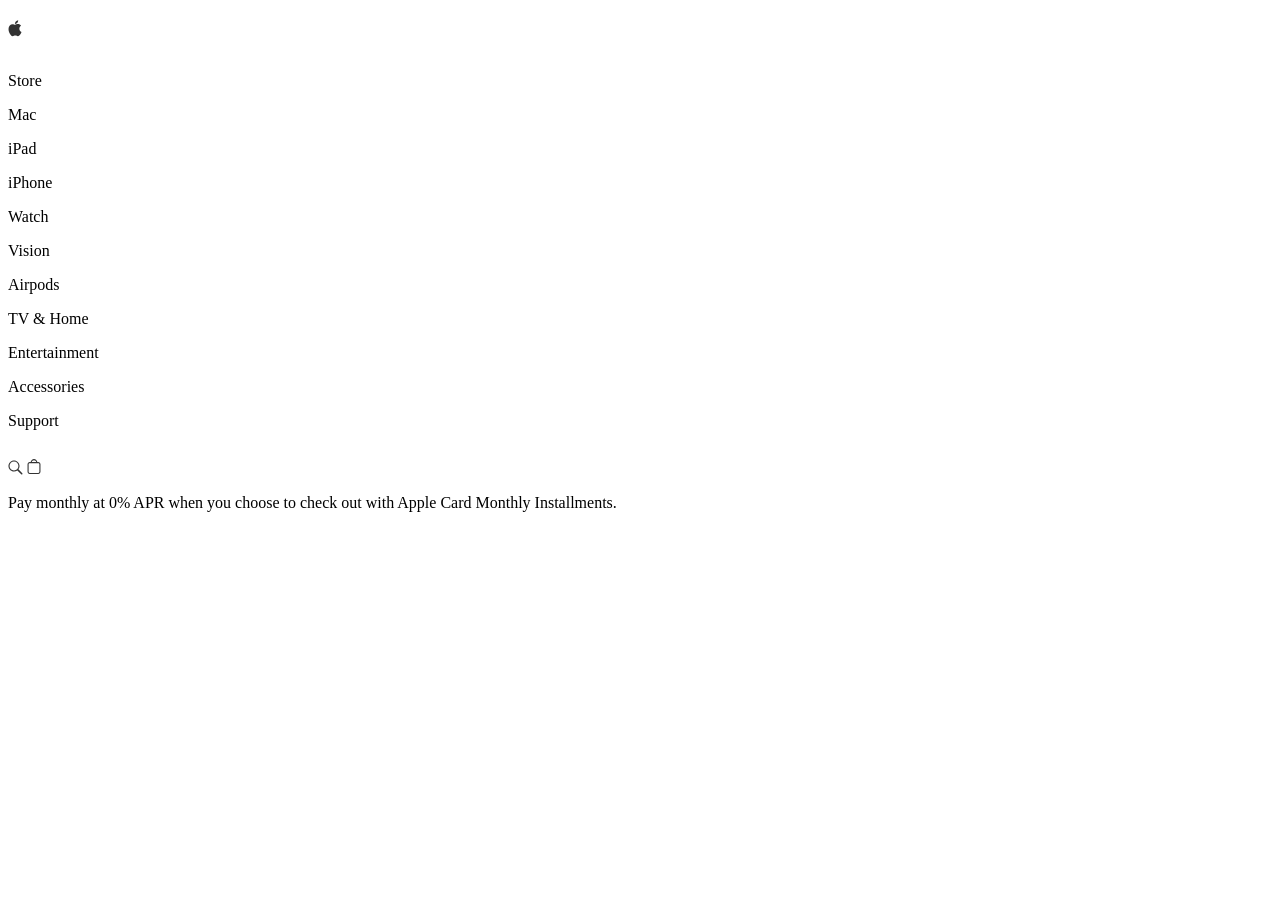
==== index1.html @ 91b7bff5 "a" ====
<!doctype html>
<html lang="en">
  <head>
    <meta charset="UTF-8" />
    <meta name="viewport" content="width=device-width, initial-scale=1.0" />
    <link rel="stylesheet" href="style1.css" />
    <title>Document</title>
  </head>
  <body>
    <div class="design">
      <nav class="headermenu">
        <svg
          xmlns="http://www.w3.org/2000/svg"
          width="14"
          height="44"
          viewBox="0 0 14 44"
          fill="none"
        >
          <path
            d="M13.0729 17.6825C12.5521 18.0014 12.1206 18.4473 11.8189 18.9783C11.5173 19.5094 11.3553 20.1083 11.3481 20.719C11.3502 21.4064 11.5538 22.078 11.9339 22.6508C12.3139 23.2236 12.8535 23.6723 13.486 23.9413C13.2367 24.7459 12.8676 25.5084 12.3912 26.2031C11.7096 27.1843 10.9969 28.1654 9.91254 28.1654C8.82814 28.1654 8.54924 27.5354 7.29954 27.5354C6.08084 27.5354 5.64704 28.1861 4.65554 28.1861C3.66404 28.1861 2.97214 27.2772 2.17684 26.1618C1.12631 24.5993 0.548948 22.7668 0.514038 20.8842C0.514038 17.7858 2.52804 16.1437 4.51094 16.1437C5.56444 16.1437 6.44234 16.8356 7.10334 16.8356C7.73334 16.8356 8.71454 16.1023 9.91254 16.1023C10.5285 16.0864 11.1389 16.2223 11.69 16.4978C12.2412 16.7734 12.7161 17.1802 13.0729 17.6825ZM9.34454 14.7907C9.87264 14.1695 10.1716 13.3859 10.1914 12.5707C10.1923 12.4633 10.1819 12.356 10.1604 12.2507C9.2533 12.3393 8.41444 12.7717 7.81594 13.4591C7.28275 14.0556 6.97254 14.8183 6.93804 15.6176C6.93844 15.7148 6.94883 15.8117 6.96904 15.9068C7.04055 15.9204 7.11316 15.9273 7.18594 15.9275C7.60401 15.8943 8.01095 15.7763 8.38204 15.5809C8.75312 15.3855 9.08058 15.1166 9.34454 14.7907Z"
            fill="black"
            fill-opacity="0.8"
          />
        </svg>
        <p class="head-text">Store</p>
        <p class="head-text">Mac</p>
        <p class="head-text">iPad</p>
        <p class="head-text">iPhone</p>
        <p class="head-text">Watch</p>
        <p class="head-text">Vision</p>
        <p class="head-text">Airpods</p>
        <p class="head-text">TV & Home</p>
        <p class="head-text">Entertainment</p>
        <p class="head-text">Accessories</p>
        <p class="head-text">Support</p>
        <svg
          xmlns="http://www.w3.org/2000/svg"
          width="15"
          height="44"
          viewBox="0 0 15 44"
          fill="none"
        >
          <path
            d="M14.298 27.202L10.428 23.332C11.129 22.403 11.55 21.251 11.55 20C11.55 16.94 9.06095 14.45 5.99995 14.45C2.93995 14.45 0.449951 16.94 0.449951 20C0.449951 23.061 2.93995 25.55 5.99995 25.55C7.25095 25.55 8.40295 25.129 9.33195 24.428L13.202 28.298C13.353 28.449 13.552 28.526 13.75 28.526C13.948 28.526 14.146 28.45 14.298 28.298C14.601 27.995 14.601 27.505 14.298 27.202ZM1.54995 20C1.54995 17.546 3.54695 15.55 5.99995 15.55C8.45395 15.55 10.45 17.547 10.45 20C10.45 22.453 8.45395 24.45 5.99995 24.45C3.54595 24.45 1.54995 22.454 1.54995 20Z"
            fill="black"
            fill-opacity="0.8"
          />
        </svg>
        <svg
          xmlns="http://www.w3.org/2000/svg"
          width="14"
          height="44"
          viewBox="0 0 14 44"
          fill="none"
        >
          <path
            d="M11.3535 16.0283H10.333C10.2236 15.2173 9.82728 14.4723 9.21582 13.9284C8.60436 13.3845 7.81827 13.0776 7.00003 13.0635C6.18179 13.0776 5.3957 13.3845 4.78424 13.9284C4.17278 14.4723 3.77643 15.2173 3.66703 16.0283H2.64703C2.08582 16.0286 1.54769 16.2517 1.15078 16.6485C0.753865 17.0452 0.530612 17.5833 0.530029 18.1445V25.86C0.530532 26.4211 0.753634 26.9591 1.15038 27.356C1.54712 27.7528 2.08509 27.976 2.64623 27.9767H11.3532C11.9145 27.9762 12.4526 27.753 12.8495 27.3562C13.2463 26.9593 13.4695 26.4212 13.47 25.86V18.1445C13.4694 17.5834 13.2463 17.0454 12.8495 16.6486C12.4527 16.2519 11.9147 16.0288 11.3535 16.0283ZM7.00003 14.1631C7.52744 14.1745 8.03515 14.3656 8.43921 14.7048C8.84328 15.0439 9.11951 15.5108 9.22223 16.0283H4.77783C4.88055 15.5108 5.15678 15.0439 5.56085 14.7048C5.96491 14.3656 6.47262 14.1745 7.00003 14.1631ZM12.37 25.86C12.3697 26.1296 12.2626 26.388 12.072 26.5787C11.8814 26.7693 11.623 26.8767 11.3534 26.8771H2.64653C2.37697 26.8766 2.11859 26.7693 1.92804 26.5786C1.73749 26.388 1.63032 26.1295 1.63003 25.86V18.1445C1.63035 17.875 1.73755 17.6166 1.92814 17.426C2.11872 17.2354 2.37711 17.1282 2.64663 17.1279H11.3536C11.6231 17.1282 11.8815 17.2355 12.072 17.4261C12.2625 17.6166 12.3697 17.875 12.37 18.1445V25.86Z"
            fill="black"
            fill-opacity="0.8"
          />
        </svg>
      </nav>
      <section class="headtitle">
        Pay monthly at 0% APR when you choose to check out with Apple Card
        Monthly Installments.
      </section>
      <section class="frame1">
        <div></div>
        <div></div>
        <div></div>
      </section>
    </div>
  </body>
</html>
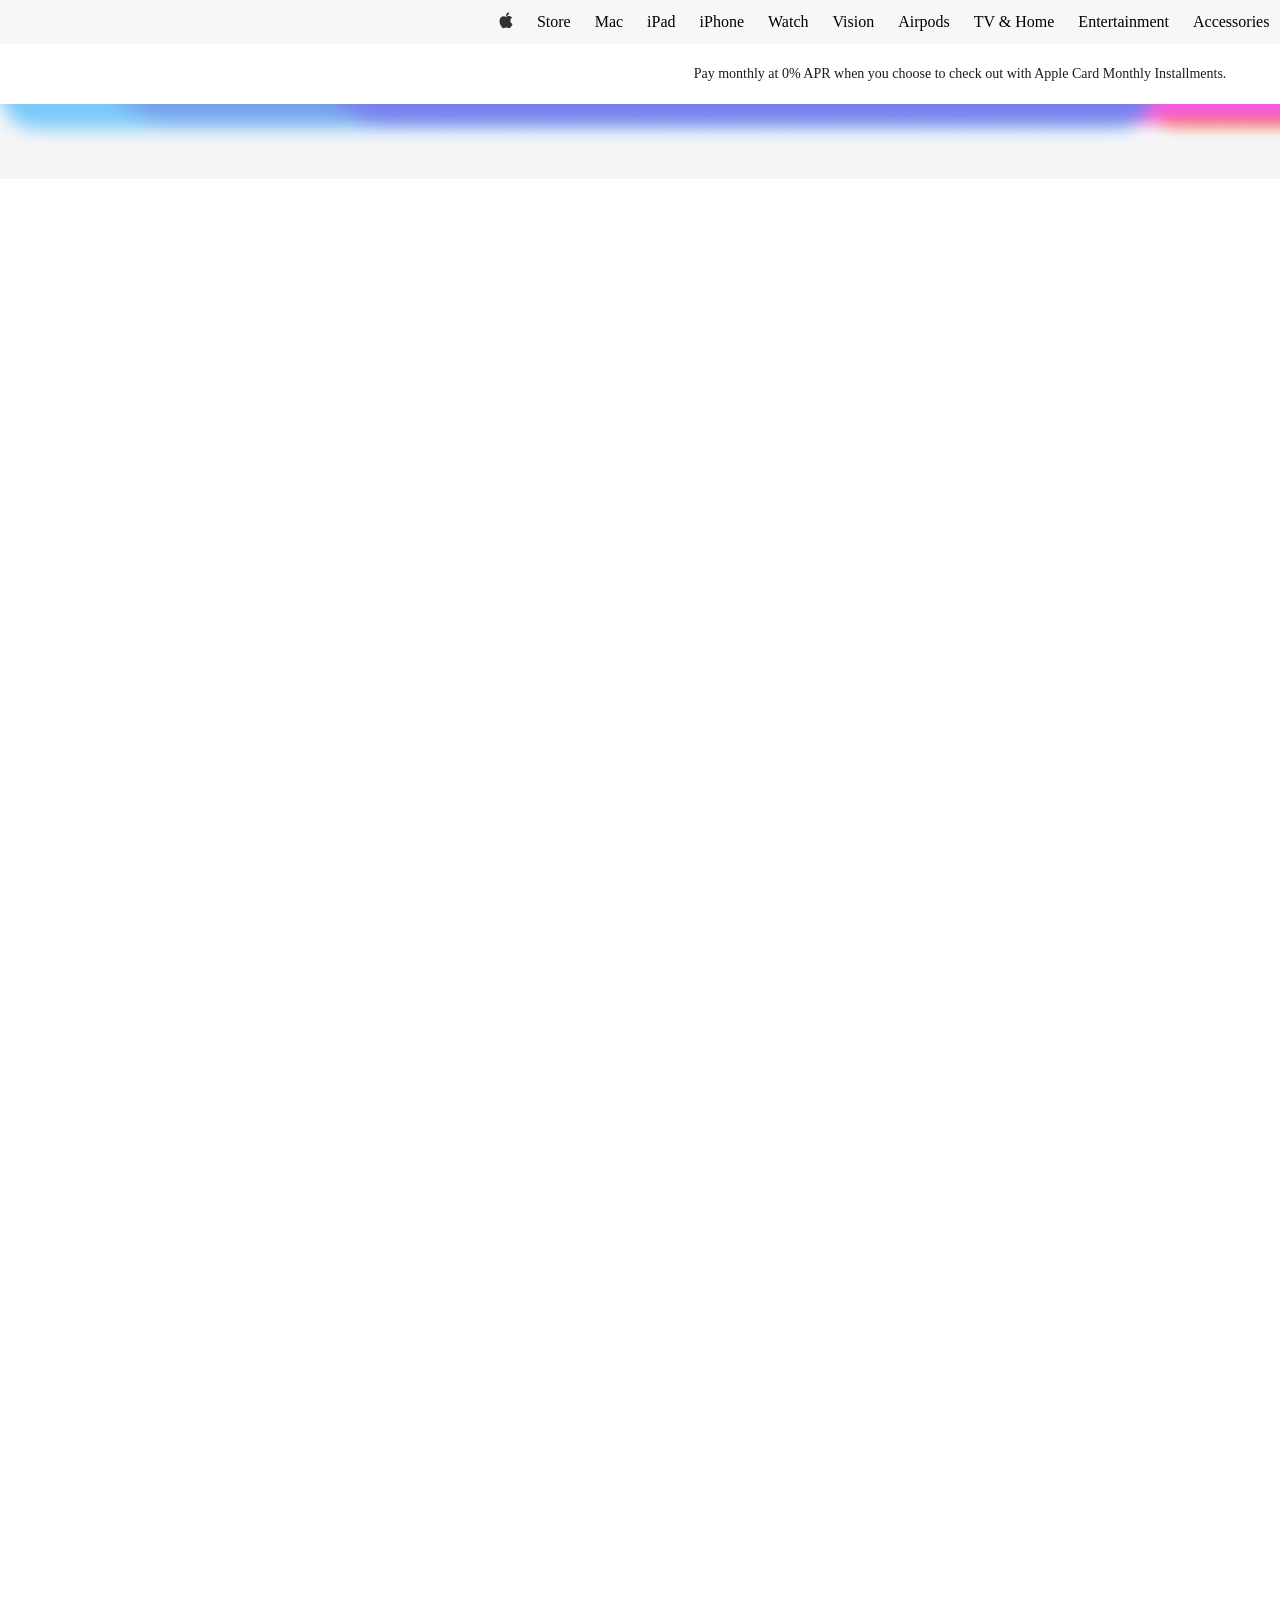
==== commit abe58bc4: "lasts" ====
--- a/index1.html
+++ b/index1.html
@@ -65,7 +65,9 @@
         Monthly Installments.
       </section>
       <section class="frame1">
-        <div></div>
+        <div class="background">
+          <img src="./images/Background.png" alt="" />
+        </div>
         <div></div>
         <div></div>
       </section>
--- a/style1.css
+++ b/style1.css
@@ -0,0 +1,54 @@
+* {
+  padding: 0;
+  box-sizing: border-box;
+  margin: 0;
+}
+
+.design {
+  display: flex;
+  width: 1920px;
+  height: 4481px;
+  padding-bottom: 100px;
+  flex-direction: column;
+  align-items: flex-start;
+  gap: 20px;
+}
+.headermenu {
+  display: flex;
+  width: 1920px;
+  height: 44px;
+  justify-content: center;
+  align-items: center;
+  gap: 24px;
+  align-self: stretch;
+  background: rgba(245, 245, 247, 0.8);
+}
+.headtitle {
+  display: flex;
+  justify-content: center;
+  align-items: center;
+  gap: 4px;
+  align-self: stretch;
+  background: #fff;
+
+  color: #1d1d1f;
+  text-align: center;
+  font-family: Inter;
+  font-size: 14px;
+  font-style: normal;
+  font-weight: 400;
+  line-height: 20px; /* 142.857% */
+}
+
+.frame1 {
+  display: flex;
+  flex-direction: column;
+  align-items: flex-start;
+  gap: 80px;
+  align-self: stretch;
+}
+.background {
+  width: 1920px;
+  height: 75px;
+  background: #f5f5f7;
+}
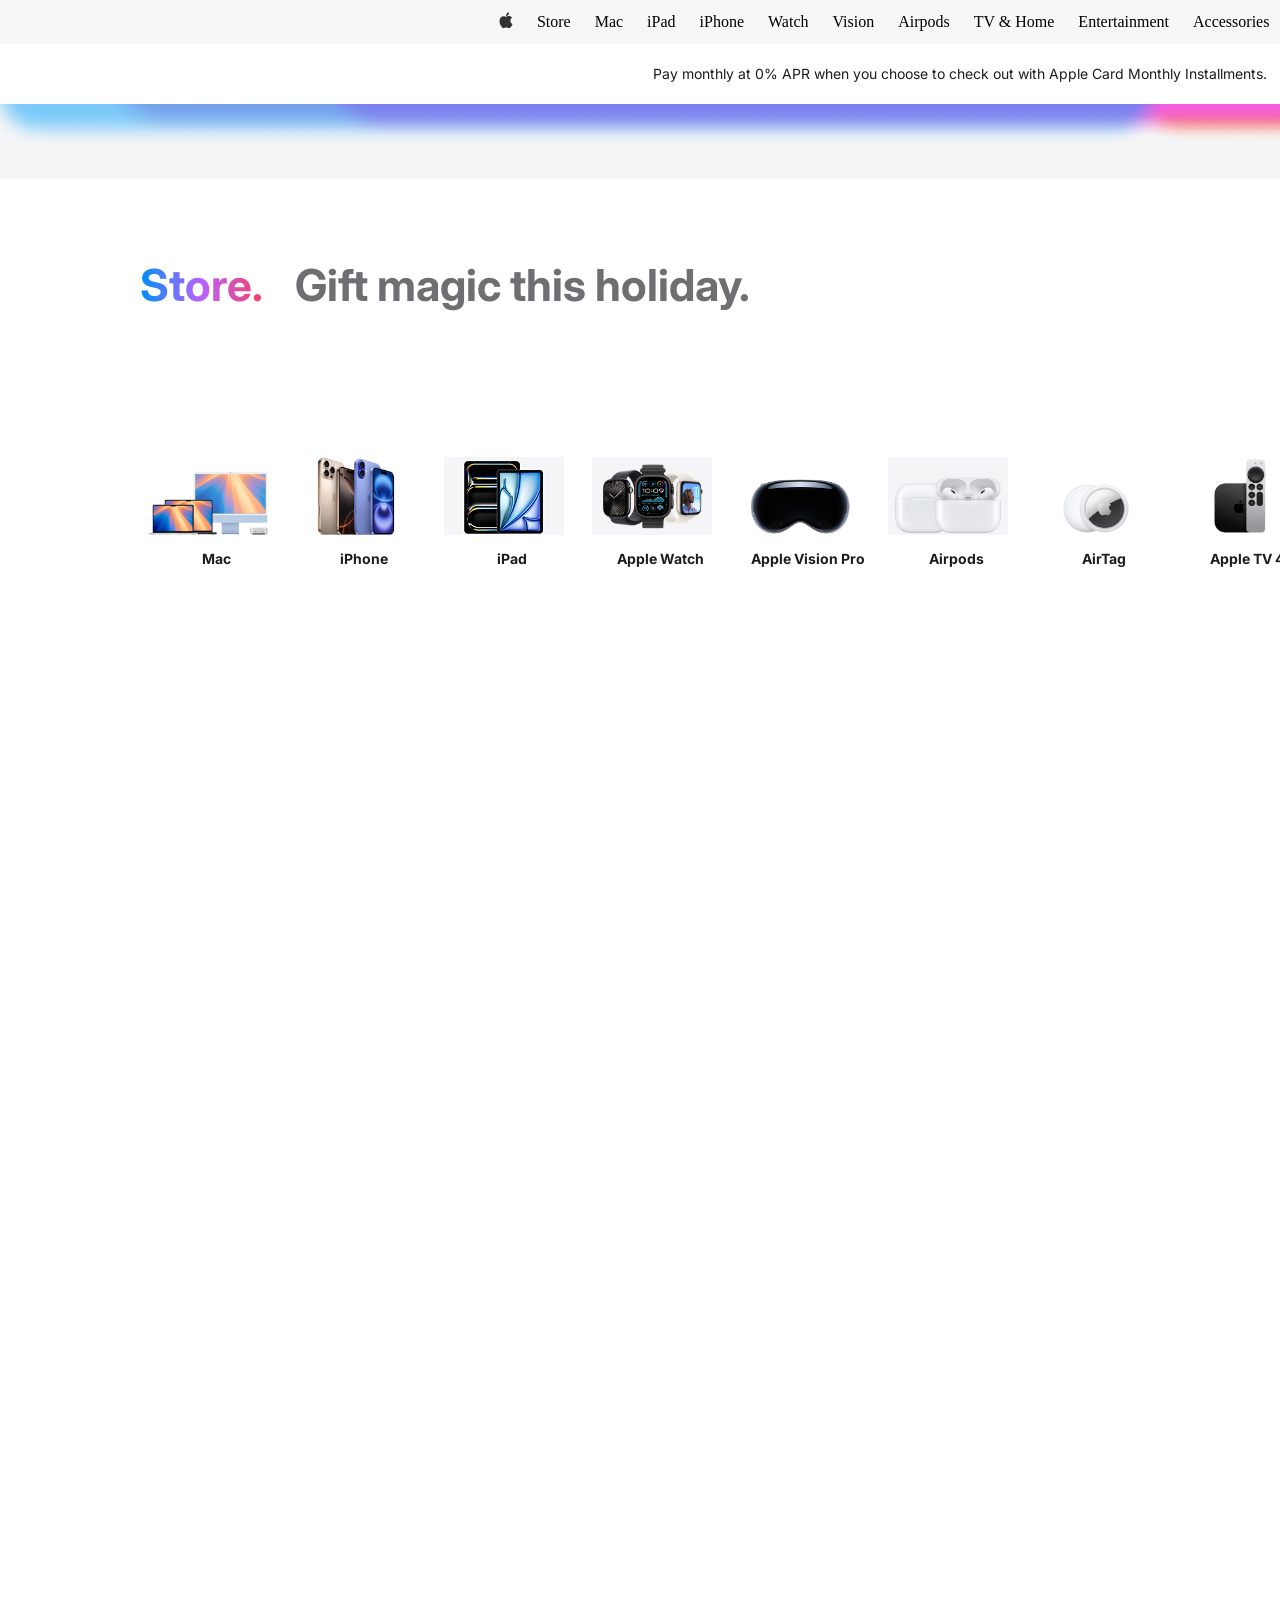
==== commit 8910c5be: "3 dahi udrin oroi" ====
--- a/index1.html
+++ b/index1.html
@@ -4,6 +4,12 @@
     <meta charset="UTF-8" />
     <meta name="viewport" content="width=device-width, initial-scale=1.0" />
     <link rel="stylesheet" href="style1.css" />
+    <link rel="preconnect" href="https://fonts.googleapis.com" />
+    <link rel="preconnect" href="https://fonts.gstatic.com" crossorigin />
+    <link
+      href="https://fonts.googleapis.com/css2?family=Bebas+Neue&family=Inter:ital,opsz,wght@0,14..32,100..900;1,14..32,100..900&family=Montserrat:ital,wght@0,100..900;1,100..900&display=swap"
+      rel="stylesheet"
+    />
     <title>Document</title>
   </head>
   <body>
@@ -68,8 +74,111 @@
         <div class="background">
           <img src="./images/Background.png" alt="" />
         </div>
-        <div></div>
-        <div></div>
+        <div class="storehelp">
+          <div class="header">
+            <h3 class="store">Store.</h3>
+            <p class="gift">Gift magic this holiday.</p>
+          </div>
+          <div class="shoppinghelp">
+            <img src="./images/chat.png" alt="" />
+            <div class="askq">
+              <div class="ask">
+                <div class="ask-text">Need shopping help?</div>
+                <a class="ask-text1" href="">Ask a Specialist</a>
+              </div>
+              <div class="q">
+                <div class="ask-text">Visit an Apple Store</div>
+                <a class="ask1-text1" href="">Find one near you> </a>
+              </div>
+            </div>
+          </div>
+        </div>
+        <div class="productlist">
+          <div class="list">
+            <img src="./images1/mac1.png" width="120px" height="78px" alt="" />
+            <h4 class="item-text">Mac</h4>
+          </div>
+          <div class="list">
+            <img
+              src="./images1/iphone1.png"
+              width="120px"
+              height="78px"
+              alt=""
+            />
+            <h4 class="item-text">iPhone</h4>
+          </div>
+          <div class="list">
+            <img src="./images1/ipad.png" width="120px" height="78px" alt="" />
+            <h4 class="item-text">iPad</h4>
+          </div>
+          <div class="list">
+            <img
+              src="./images1/applewath.png"
+              width="120px"
+              height="78px"
+              alt=""
+            />
+            <h4 class="item-text">Apple Watch</h4>
+          </div>
+          <div class="list">
+            <img
+              src="./images1/visionpro.png"
+              width="120px"
+              height="78px"
+              alt=""
+            />
+            <h4 class="item-text">Apple Vision Pro</h4>
+          </div>
+          <div class="list">
+            <img src="./images1/pod.png" width="120px" height="78px" alt="" />
+            <h4 class="item-text">Airpods</h4>
+          </div>
+          <div class="list">
+            <img
+              src="./images1/airtag.png"
+              width="120px"
+              height="78px"
+              alt=""
+            />
+            <h4 class="item-text">AirTag</h4>
+          </div>
+          <div class="list">
+            <img
+              src="./images1/appletv.png"
+              width="120px"
+              height="78px"
+              alt=""
+            />
+            <h4 class="item-text">Apple TV 4K</h4>
+          </div>
+          <div class="list">
+            <img
+              src="./images1/homepod.png"
+              width="120px"
+              height="78px"
+              alt=""
+            />
+            <h4 class="item-text">Homepod</h4>
+          </div>
+          <div class="list">
+            <img
+              src="./images1/accessories.png"
+              width="120px"
+              height="78px"
+              alt=""
+            />
+            <h4 class="item-text">Accessories</h4>
+          </div>
+          <div class="list">
+            <img
+              src="./images1/applegift.png"
+              width="120px"
+              height="78px"
+              alt=""
+            />
+            <h4 class="item-text">Apple Gift Card</h4>
+          </div>
+        </div>
       </section>
     </div>
   </body>
--- a/style1.css
+++ b/style1.css
@@ -52,3 +52,147 @@
   height: 75px;
   background: #f5f5f7;
 }
+
+.storehelp {
+  width: 1920px;
+  height: 100px;
+  display: flex;
+  padding: 0 140px;
+  justify-content: space-between;
+  align-items: flex-start;
+  align-self: stretch;
+}
+.header {
+  display: flex;
+  align-items: center;
+  gap: 32px;
+}
+.store {
+  font-family: Inter;
+  font-size: 44px;
+  font-style: normal;
+  font-weight: 700;
+  line-height: 52.01px; /* 118.205% */
+
+  background: linear-gradient(90deg, #0090f7 0%, #ba62fc 50%, #f2416b 100%);
+  background-clip: text;
+  -webkit-background-clip: text;
+  -webkit-text-fill-color: transparent;
+}
+.gift {
+  color: #6e6e73;
+  font-family: Inter;
+  font-size: 44px;
+  font-style: normal;
+  font-weight: 700;
+  line-height: 52.01px; /* 118.205% */
+}
+.shoppinghelp {
+  display: flex;
+  align-items: flex-start;
+  gap: 16px;
+}
+
+.askq {
+  display: flex;
+  width: 175px;
+  flex-direction: column;
+  align-items: flex-start;
+  gap: 16px;
+}
+.ask {
+  display: flex;
+  flex-direction: column;
+  align-items: flex-start;
+  gap: 4px;
+}
+.ask-text {
+  display: flex;
+  height: 20px;
+  flex-direction: column;
+  justify-content: center;
+  align-self: stretch;
+  color: #1d1d1f;
+  font-family: Inter;
+  font-size: 14px;
+  font-style: normal;
+  font-weight: 700;
+  line-height: 20px; /* 142.857% */
+}
+.ask-text1 {
+  display: flex;
+  width: 130px;
+  height: 16px;
+  flex-direction: column;
+  justify-content: center;
+  color: #06c;
+  font-family: Inter;
+  font-size: 14px;
+  font-style: normal;
+  font-weight: 400;
+  line-height: 20px; /* 142.857% */
+  text-decoration-line: underline;
+  text-decoration-style: solid;
+  text-decoration-skip-ink: auto;
+  text-decoration-thickness: auto;
+  text-underline-offset: auto;
+  text-underline-position: from-font;
+}
+.ask1-text1 {
+  display: flex;
+  width: 130px;
+  height: 16px;
+  flex-direction: column;
+  justify-content: center;
+  color: #06c;
+  font-family: Inter;
+  font-size: 14px;
+  font-style: normal;
+  font-weight: 400;
+  line-height: 20px; /* 142.857% */
+  text-decoration-line: underline;
+  text-decoration-style: solid;
+  text-decoration-skip-ink: auto;
+  text-decoration-thickness: auto;
+  text-underline-offset: auto;
+  text-underline-position: from-font;
+  text-decoration: none;
+}
+.q {
+  display: flex;
+  flex-direction: column;
+  align-items: flex-start;
+  gap: 4px;
+}
+
+.productlist {
+  display: flex;
+  padding: 0 140px;
+  align-items: center;
+  gap: 12px;
+  width: 1616px;
+  height: 146px;
+}
+.list {
+  display: flex;
+  width: 136px;
+  padding: 16px 8px;
+  flex-direction: column;
+  align-items: flex-start;
+  gap: 16px;
+}
+.item-text {
+  display: flex;
+  width: 136px;
+  height: 16px;
+  flex-direction: column;
+  justify-content: center;
+
+  color: #1d1d1f;
+  text-align: center;
+  font-family: Inter;
+  font-size: 14px;
+  font-style: normal;
+  font-weight: 700;
+  line-height: 20px; /* 142.857% */
+}
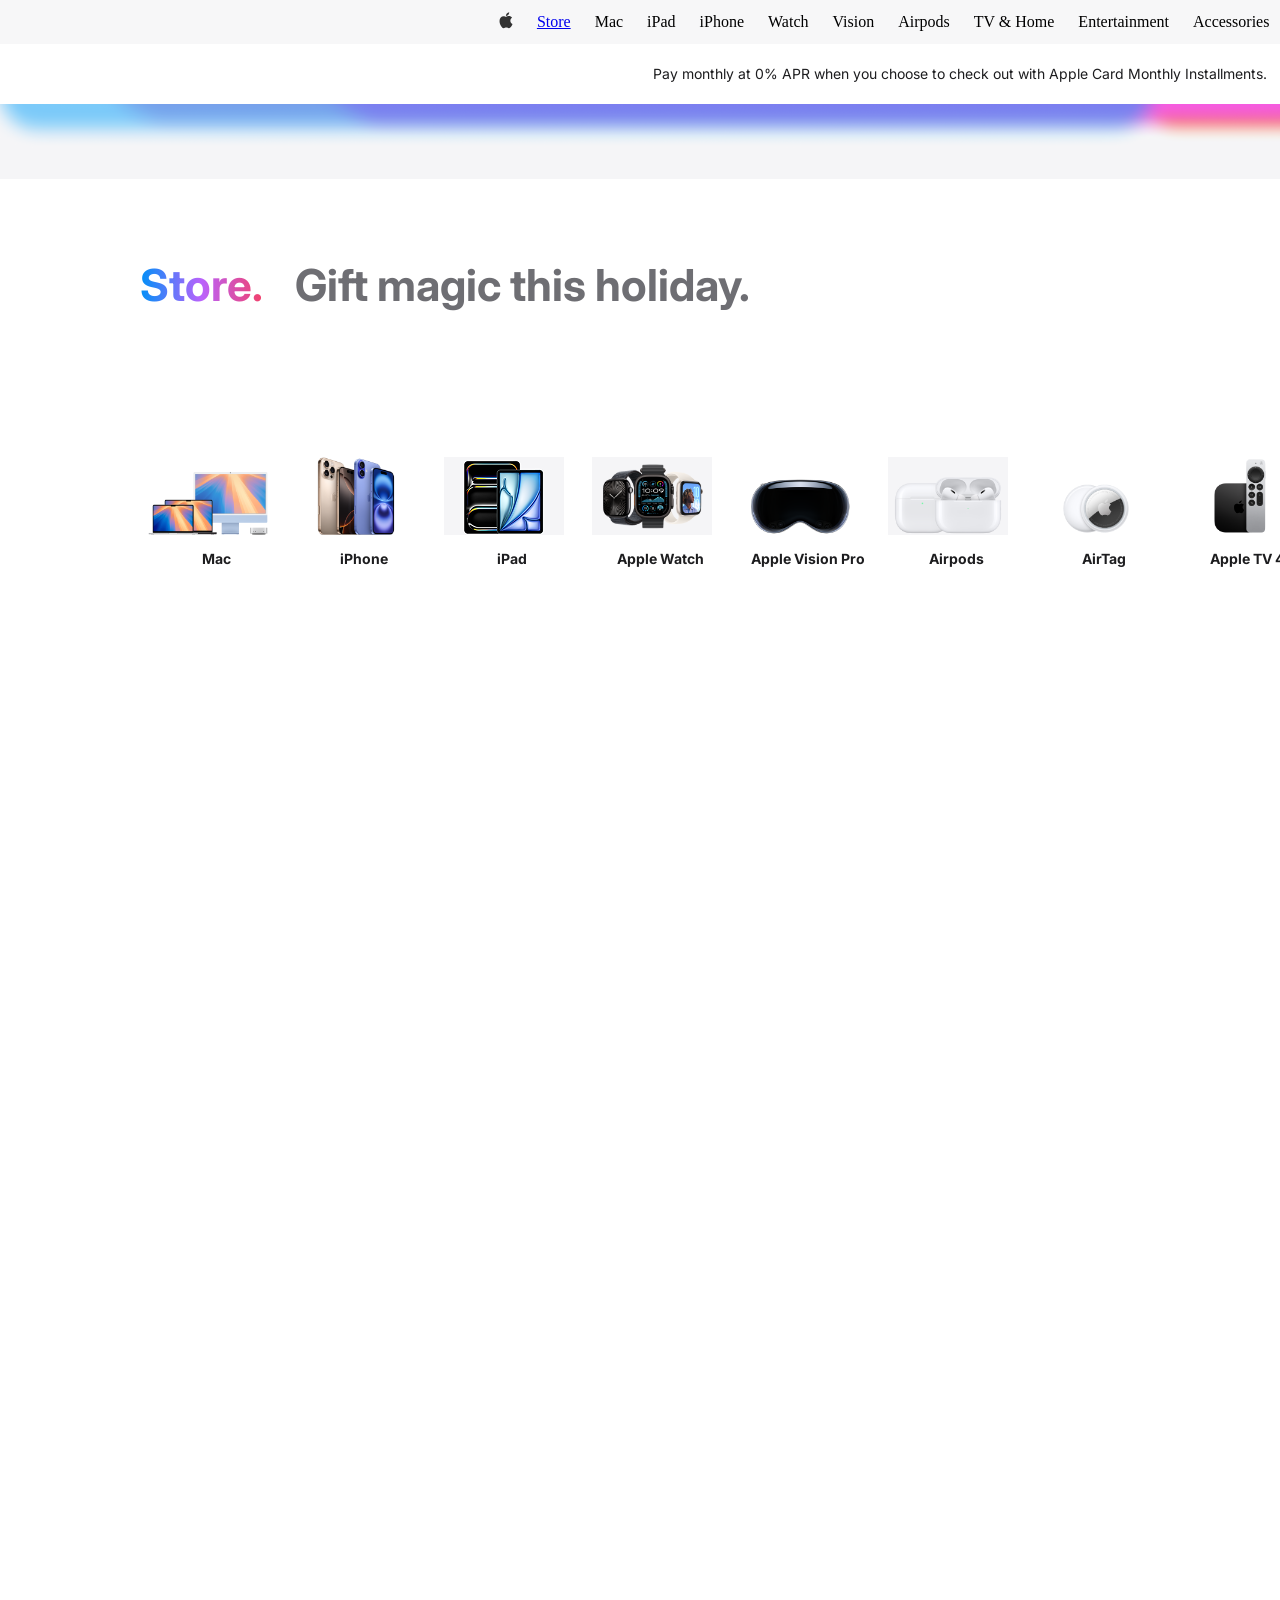
==== commit 1d9616f7: "suul" ====
--- a/index1.html
+++ b/index1.html
@@ -28,7 +28,7 @@
             fill-opacity="0.8"
           />
         </svg>
-        <p class="head-text">Store</p>
+        <a href="head-text">Store</a>
         <p class="head-text">Mac</p>
         <p class="head-text">iPad</p>
         <p class="head-text">iPhone</p>
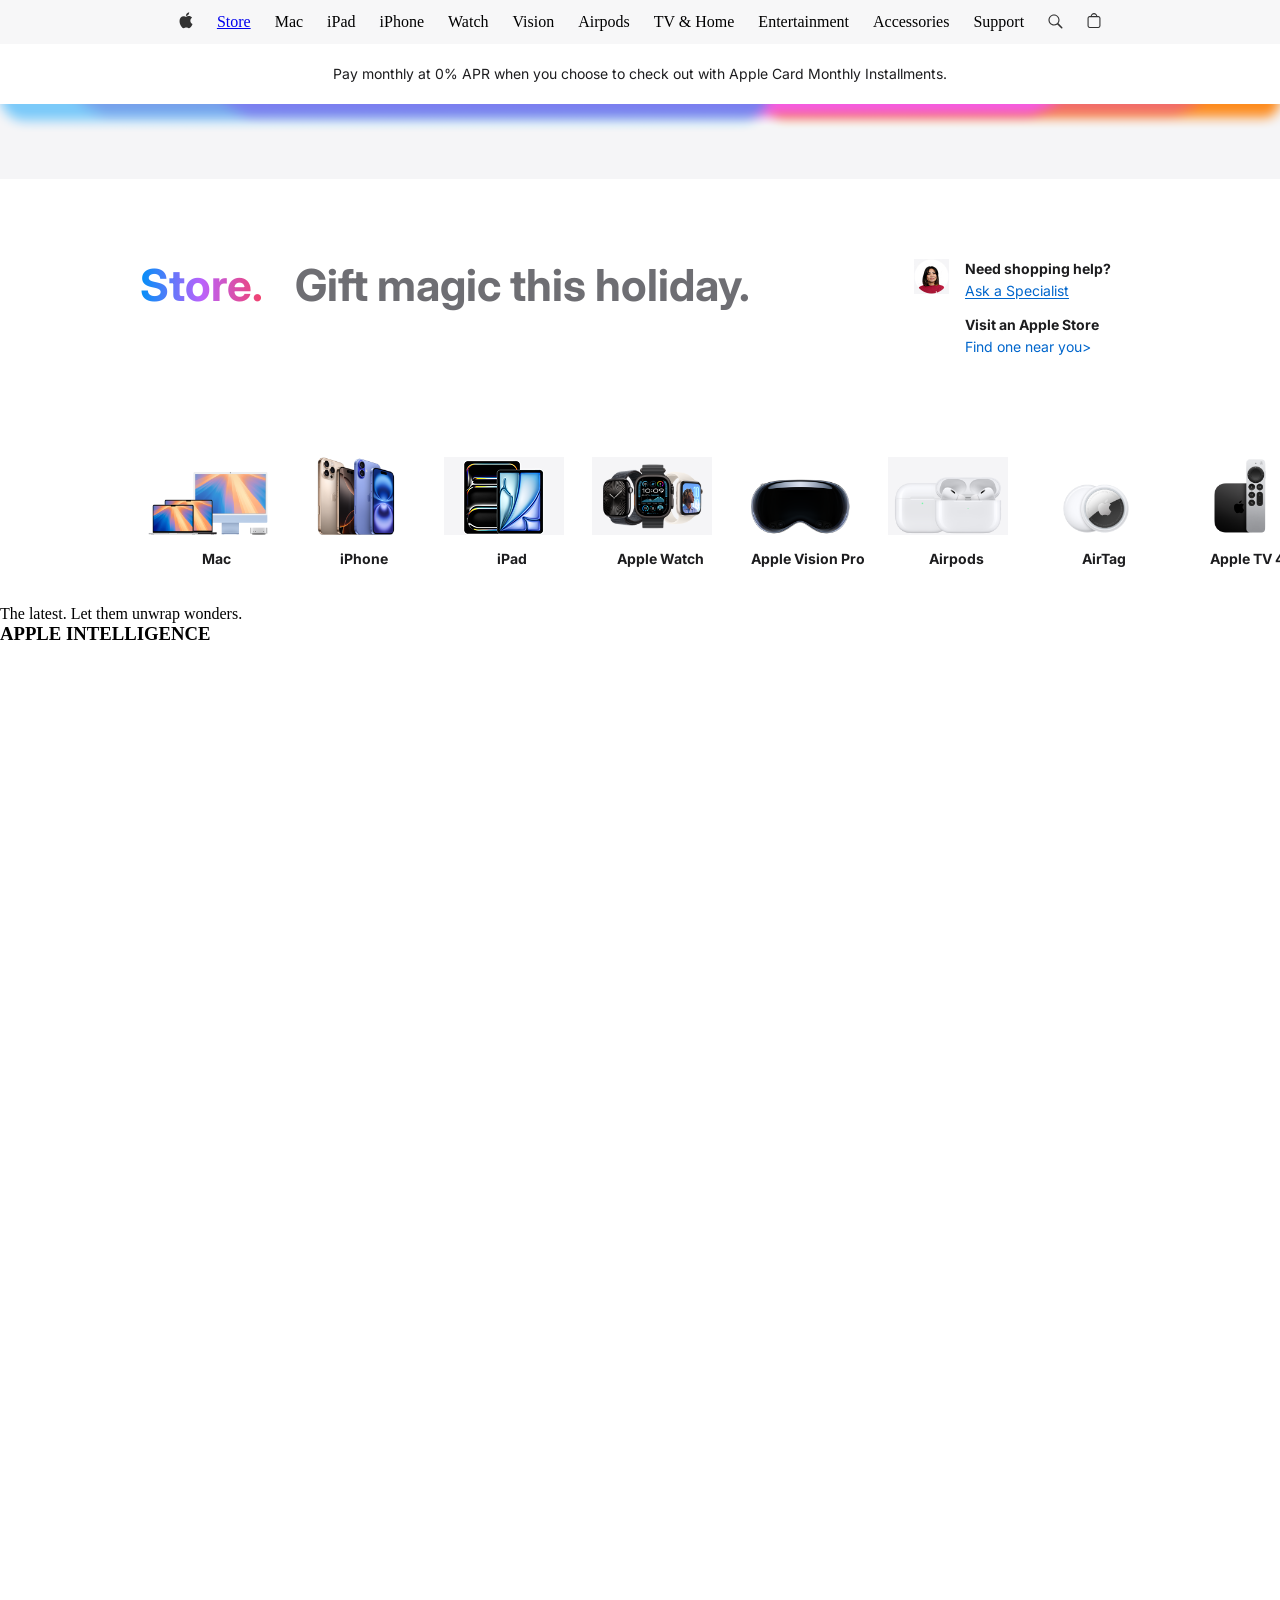
==== commit f6c9f856: "3d1" ====
--- a/index1.html
+++ b/index1.html
@@ -72,7 +72,7 @@
       </section>
       <section class="frame1">
         <div class="background">
-          <img src="./images/Background.png" alt="" />
+          <img src="./images/Background.png" width="100%" alt="" />
         </div>
         <div class="storehelp">
           <div class="header">
@@ -180,6 +180,21 @@
           </div>
         </div>
       </section>
+      <section class="frame65">
+        <div class="section1">
+          <p class="section-title"><span>The latest.</span> Let them unwrap wonders.</p>
+          <div class="itemdetial">
+            <div class="listitem" id="iphone16pro">
+              <h3 class="heading3">APPLE INTELLIGENCE</h3>
+              <img src="" alt="">
+            </div>
+            <div></div>
+            <div></div>
+            <div></div>
+          </div>
+        </div>
+
+      </section>
     </div>
   </body>
 </html>
--- a/style1.css
+++ b/style1.css
@@ -6,7 +6,7 @@
 
 .design {
   display: flex;
-  width: 1920px;
+  width: 100%;
   height: 4481px;
   padding-bottom: 100px;
   flex-direction: column;
@@ -15,7 +15,7 @@
 }
 .headermenu {
   display: flex;
-  width: 1920px;
+  width: 100%;
   height: 44px;
   justify-content: center;
   align-items: center;
@@ -41,6 +41,7 @@
 }
 
 .frame1 {
+width: 100%;
   display: flex;
   flex-direction: column;
   align-items: flex-start;
@@ -48,13 +49,13 @@
   align-self: stretch;
 }
 .background {
-  width: 1920px;
+  width: 100%;
   height: 75px;
   background: #f5f5f7;
 }
 
 .storehelp {
-  width: 1920px;
+  width: 100%;
   height: 100px;
   display: flex;
   padding: 0 140px;
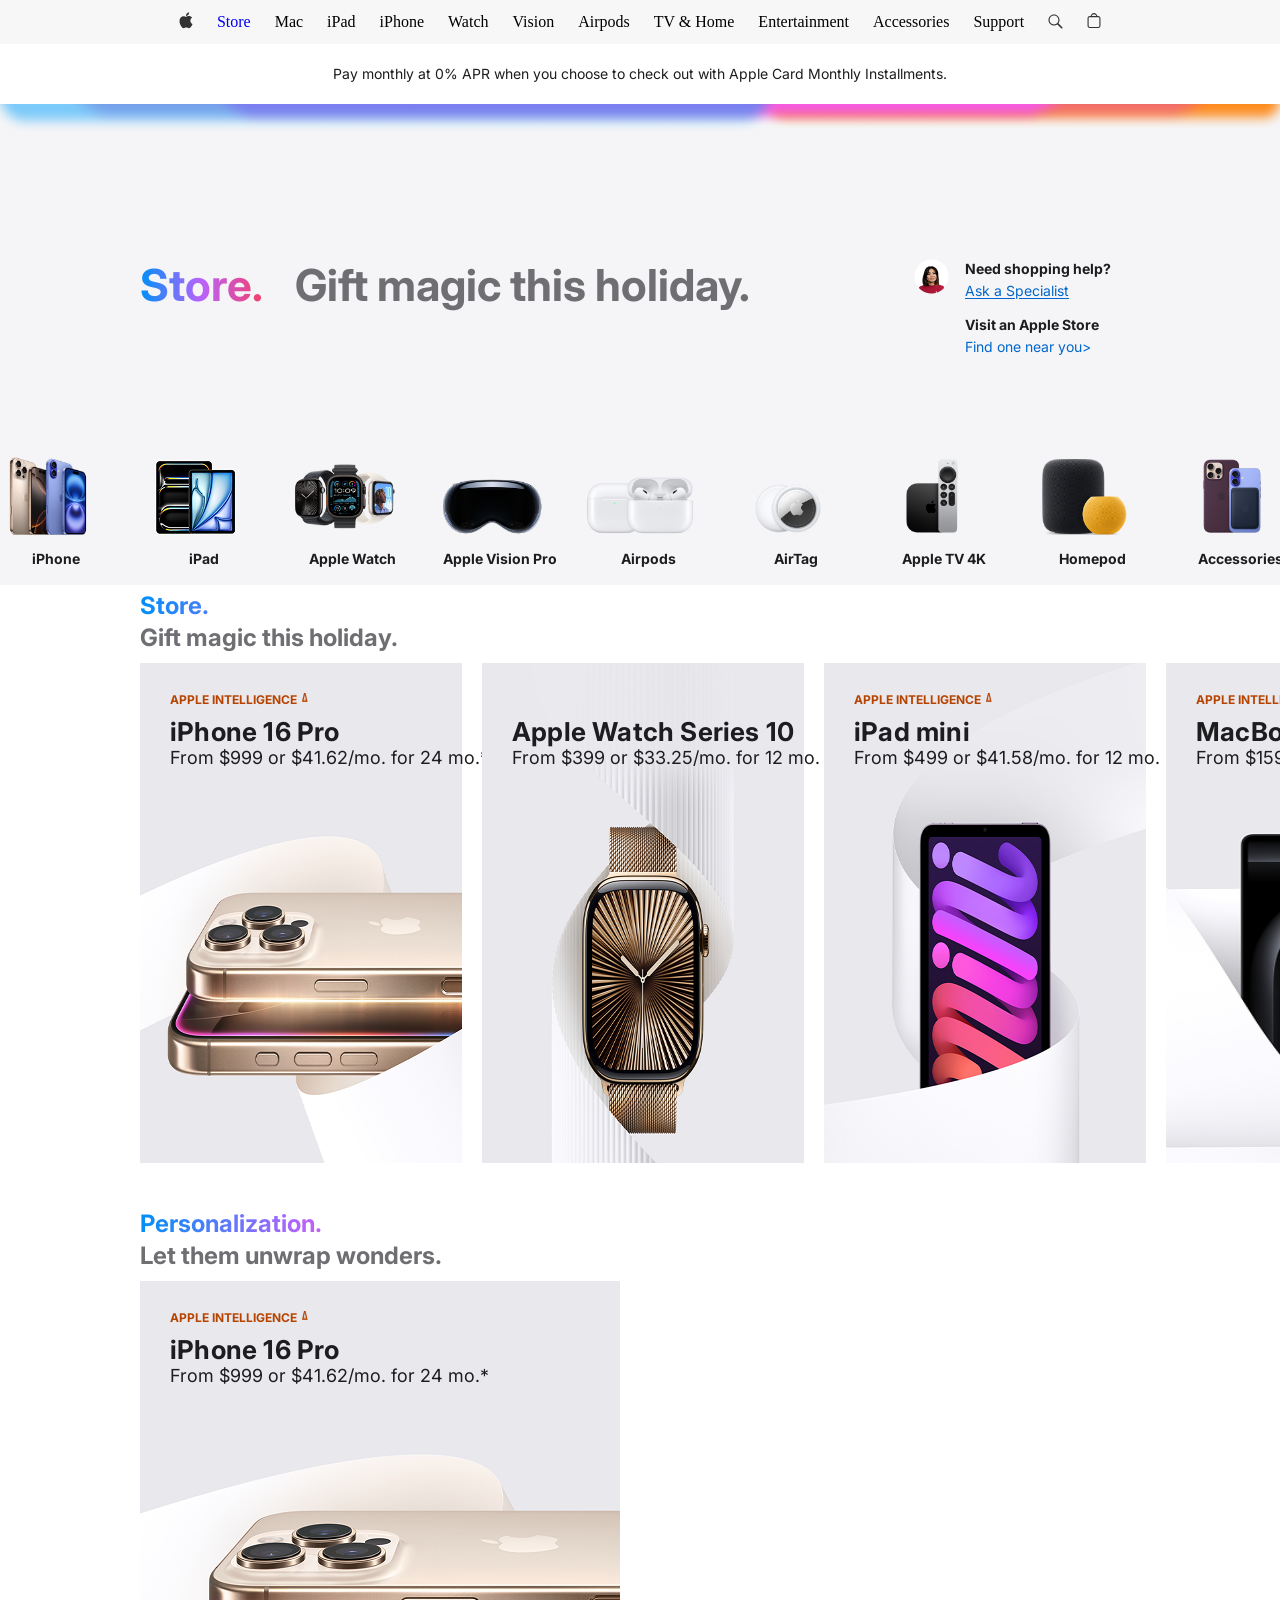
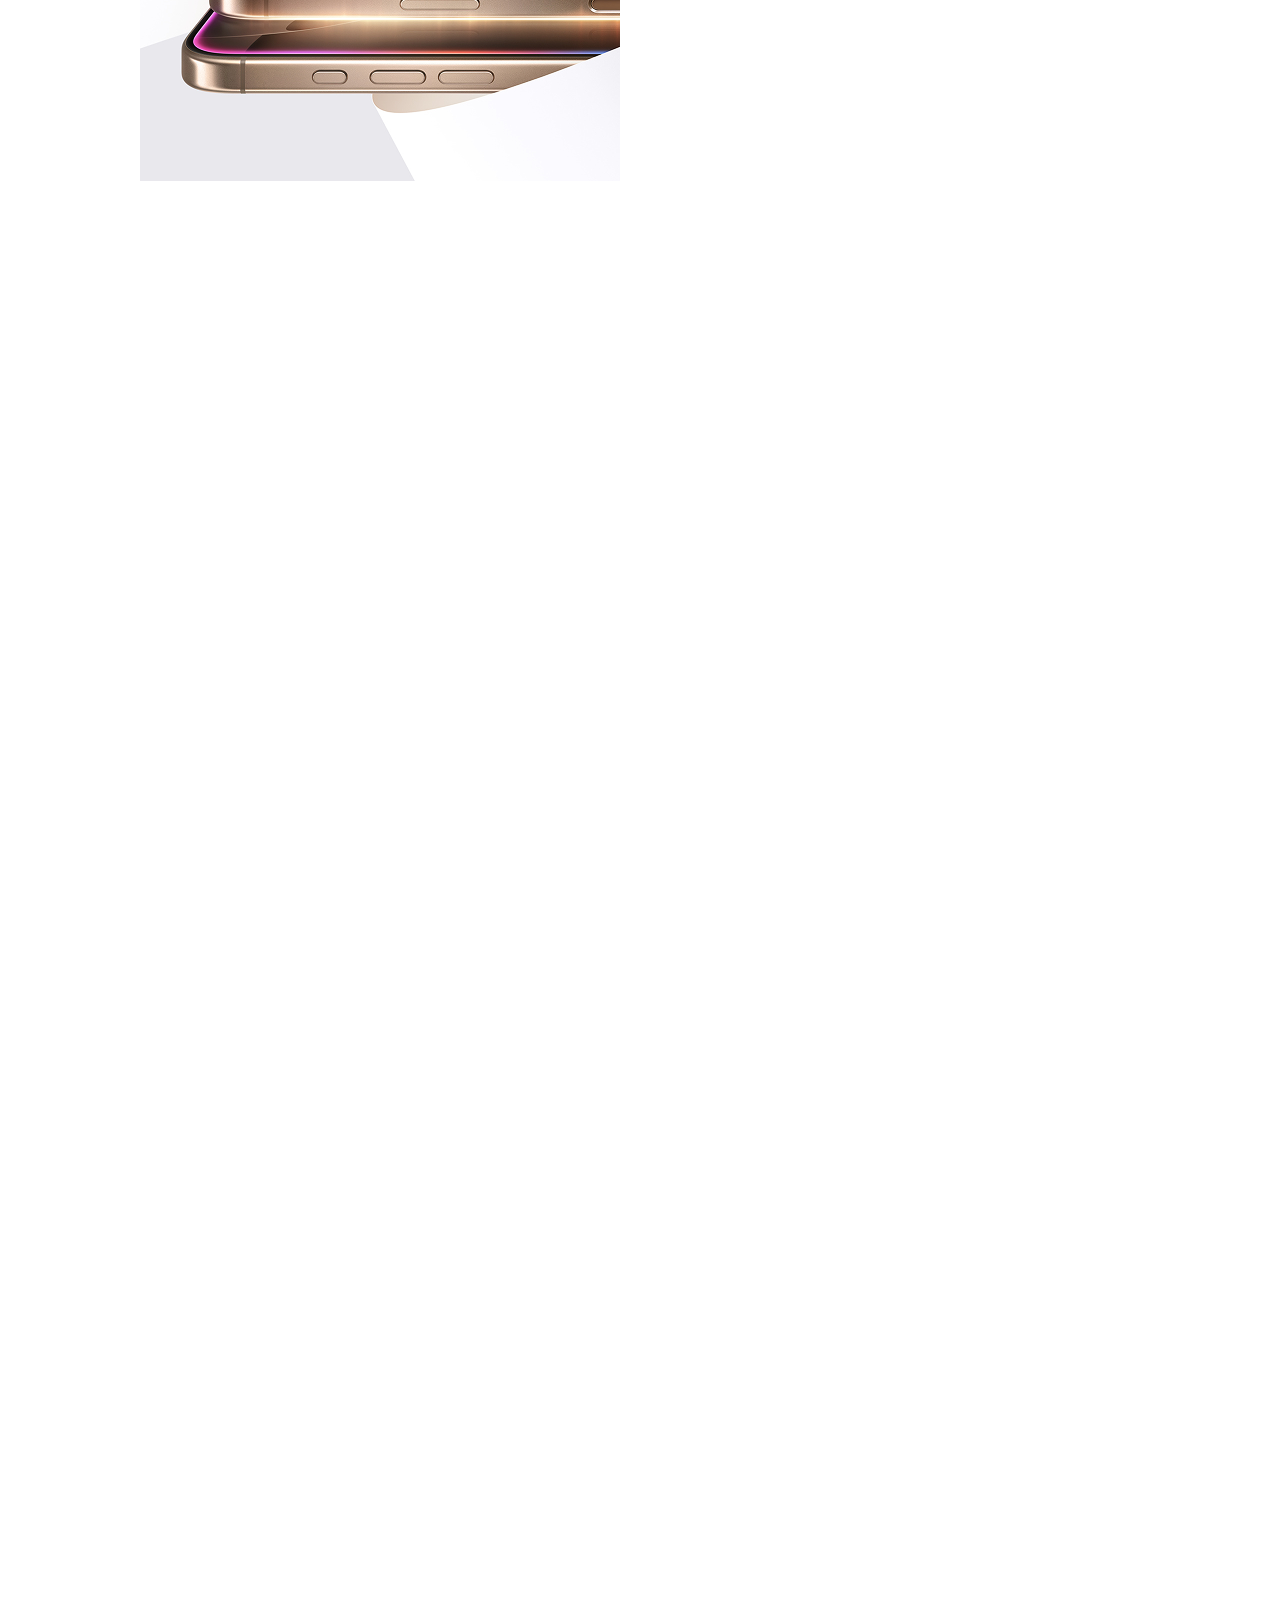
==== commit dbc65b77: "5 dahi udur" ====
--- a/index1.html
+++ b/index1.html
@@ -28,7 +28,7 @@
             fill-opacity="0.8"
           />
         </svg>
-        <a href="head-text">Store</a>
+        <a style="text-decoration: none" href="head-text">Store</a>
         <p class="head-text">Mac</p>
         <p class="head-text">iPad</p>
         <p class="head-text">iPhone</p>
@@ -182,18 +182,113 @@
       </section>
       <section class="frame65">
         <div class="section1">
-          <p class="section-title"><span>The latest.</span> Let them unwrap wonders.</p>
+          <p class="section-title">
+            <span class="highlight">Store.</span> Gift magic this holiday.
+          </p>
           <div class="itemdetial">
             <div class="listitem" id="iphone16pro">
-              <h3 class="heading3">APPLE INTELLIGENCE</h3>
-              <img src="" alt="">
-            </div>
-            <div></div>
-            <div></div>
-            <div></div>
-          </div>
-        </div>
-
+              <div class="listitemout">
+                <div class="listitem-head">
+                  <h5 class="heading3">APPLE INTELLIGENCE</h5>
+                  <img
+                    src="./images1/Super.png"
+                    width="6px"
+                    height="9px"
+                    style="color: #b64400"
+                    alt=""
+                  />
+                </div>
+                <div class="listdetial">
+                  <h3 class="listitem-text">iPhone 16 Pro</h3>
+                  <h3 class="listitem-text1">
+                    From $999 or $41.62/mo. for 24 mo.*
+                  </h3>
+                </div>
+              </div>
+            </div>
+            <div class="listitem" id="watch10">
+              <div class="listitemout">
+                <div class="listitem-head">
+                  <h5 class="heading3"></h5>
+                </div>
+                <div class="listdetial">
+                  <h3 class="listitem-text">Apple Watch Series 10</h3>
+                  <h3 class="listitem-text1">
+                    From $399 or $33.25/mo. for 12 mo.
+                  </h3>
+                </div>
+              </div>
+            </div>
+            <div class="listitem" id="ipadmini">
+              <div class="listitemout">
+                <div class="listitem-head">
+                  <h5 class="heading3">APPLE INTELLIGENCE</h5>
+                  <img
+                    src="./images1/Super.png"
+                    width="6px"
+                    height="9px"
+                    style="color: #b64400"
+                    alt=""
+                  />
+                </div>
+                <div class="listdetial">
+                  <h3 class="listitem-text">iPad mini</h3>
+                  <h3 class="listitem-text1">
+                    From $499 or $41.58/mo. for 12 mo.
+                  </h3>
+                </div>
+              </div>
+            </div>
+            <div class="listitem" id="macpro">
+              <div class="listitemout">
+                <div class="listitem-head">
+                  <h5 class="heading3">APPLE INTELLIGENCE</h5>
+                  <img
+                    src="./images1/Super.png"
+                    width="6px"
+                    height="9px"
+                    style="color: #b64400"
+                    alt=""
+                  />
+                </div>
+                <div class="listdetial">
+                  <h3 class="listitem-text">MacBook Pro</h3>
+                  <h3 class="listitem-text1">
+                    From $1599 or $133.25/mo. for 12 mo.
+                  </h3>
+                </div>
+              </div>
+            </div>
+          </div>
+        </div>
+        <div class="section1">
+          <p class="section-title">
+            <span class="highlight">Personalization.</span> Let them
+            unwrap wonders.
+          </p>
+          <div class="itemdetial">
+            <div class="listitem" id="iphone16pro">
+              <div class="listitemout">
+                <div class="listitem-head">
+                  <h5 class="heading3">APPLE INTELLIGENCE</h5>
+                  <img
+                    src="./images1/Super.png"
+                    width="6px"
+                    height="9px"
+                    style="color: #b64400"
+                    alt=""
+                  />
+                </div>
+                <div class="listdetial">
+                  <h3 class="listitem-text">iPhone 16 Pro</h3>
+                  <h3 class="listitem-text1">
+                    From $999 or $41.62/mo. for 24 mo.*
+                  </h3>
+                </div>
+              </div>
+            </div>
+          </div>
+        </div>
       </section>
     </div>
   </body>
--- a/style1.css
+++ b/style1.css
@@ -41,12 +41,13 @@
 }
 
 .frame1 {
-width: 100%;
+  width: 100%;
   display: flex;
   flex-direction: column;
   align-items: flex-start;
   gap: 80px;
   align-self: stretch;
+  background-color: #f5f5f7;
 }
 .background {
   width: 100%;
@@ -171,8 +172,9 @@
   padding: 0 140px;
   align-items: center;
   gap: 12px;
-  width: 1616px;
+  width: 100%;
   height: 146px;
+  justify-content: center;
 }
 .list {
   display: flex;
@@ -197,3 +199,134 @@
   font-weight: 700;
   line-height: 20px; /* 142.857% */
 }
+
+.frame65 {
+  width: 100%;
+  height: 3836px;
+  display: flex;
+  flex-direction: column;
+  align-items: flex-end;
+  gap: 60px;
+  align-self: stretch;
+}
+
+.section1 {
+  width: 100%;
+  height: 558px;
+  display: flex;
+  padding: 0 140px;
+  flex-direction: column;
+  align-items: flex-start;
+  gap: 24px;
+  align-self: stretch;
+}
+
+.section-title {
+  display: flex;
+  width: 331.64px;
+  height: 34px;
+  flex-direction: column;
+  justify-content: center;
+  flex-shrink: 0;
+
+  color: #6e6e73;
+  font-family: Inter;
+  font-size: 24px;
+  font-style: normal;
+  font-weight: 700;
+  line-height: 32px; /* 133.333% */
+}
+.highlight {
+  font-family: Inter;
+  font-size: 24px;
+  font-style: normal;
+  font-weight: 700;
+  line-height: 32px; /* 133.333% */
+
+  background: linear-gradient(90deg, #0090f7 0%, #ba62fc 50%, #f2416b 100%);
+  background-clip: text;
+  -webkit-background-clip: text;
+  -webkit-text-fill-color: transparent;
+}
+.itemdetial {
+  display: flex;
+  align-items: center;
+  gap: 20px;
+  align-self: stretch;
+}
+
+.listitem {
+  position: relative;
+  width: 480px;
+  height: 500px;
+  background: url(<path-to-image>) lightgray 0px 0px / 100% 100% no-repeat;
+  gap: 12px;
+}
+
+#iphone16pro {
+  background-image: url("./images1/store-card-50-holiday-iphone-pro-202411_GEO_US.png");
+}
+#watch10 {
+  background-image: url("./images1/store-card-50-holiday-watch-s10-202411.png");
+}
+#ipadmini {
+  background-image: url("./images1/store-card-50-holiday-ipad-mini-202411.png");
+}
+#macpro {
+  background-image: url("./images1/store-card-50-holiday-macbook-pro-202411.png");
+}
+.listitemout {
+  display: flex;
+  width: 322px;
+  height: 88px;
+  flex-direction: column;
+  align-items: flex-start;
+  padding: 30px;
+  gap: 9px;
+}
+.listitem-head {
+  display: flex;
+}
+
+.heading3 {
+  display: flex;
+  width: 132px;
+  height: 14px;
+  flex-direction: column;
+  justify-content: center;
+
+  color: #b64400;
+  font-family: Inter;
+  font-size: 12px;
+  font-style: normal;
+  font-weight: 700;
+  line-height: 16px; /* 133.333% */
+}
+.listdetial {
+  gap: 12px;
+}
+.listitem-text {
+  color: #1d1d1f;
+  font-family: Inter;
+  font-size: 26px;
+  font-style: normal;
+  font-weight: 700;
+  line-height: 32px; /* 123.077% */
+  letter-spacing: 0.196px;
+}
+
+.listitem-text1 {
+  display: flex;
+  height: 20px;
+  width: 322px;
+  flex-direction: column;
+  justify-content: center;
+  align-self: stretch;
+
+  color: #1d1d1f;
+  font-family: Inter;
+  font-size: 18px;
+  font-style: normal;
+  font-weight: 400;
+  line-height: 20px; /* 111.111% */
+}
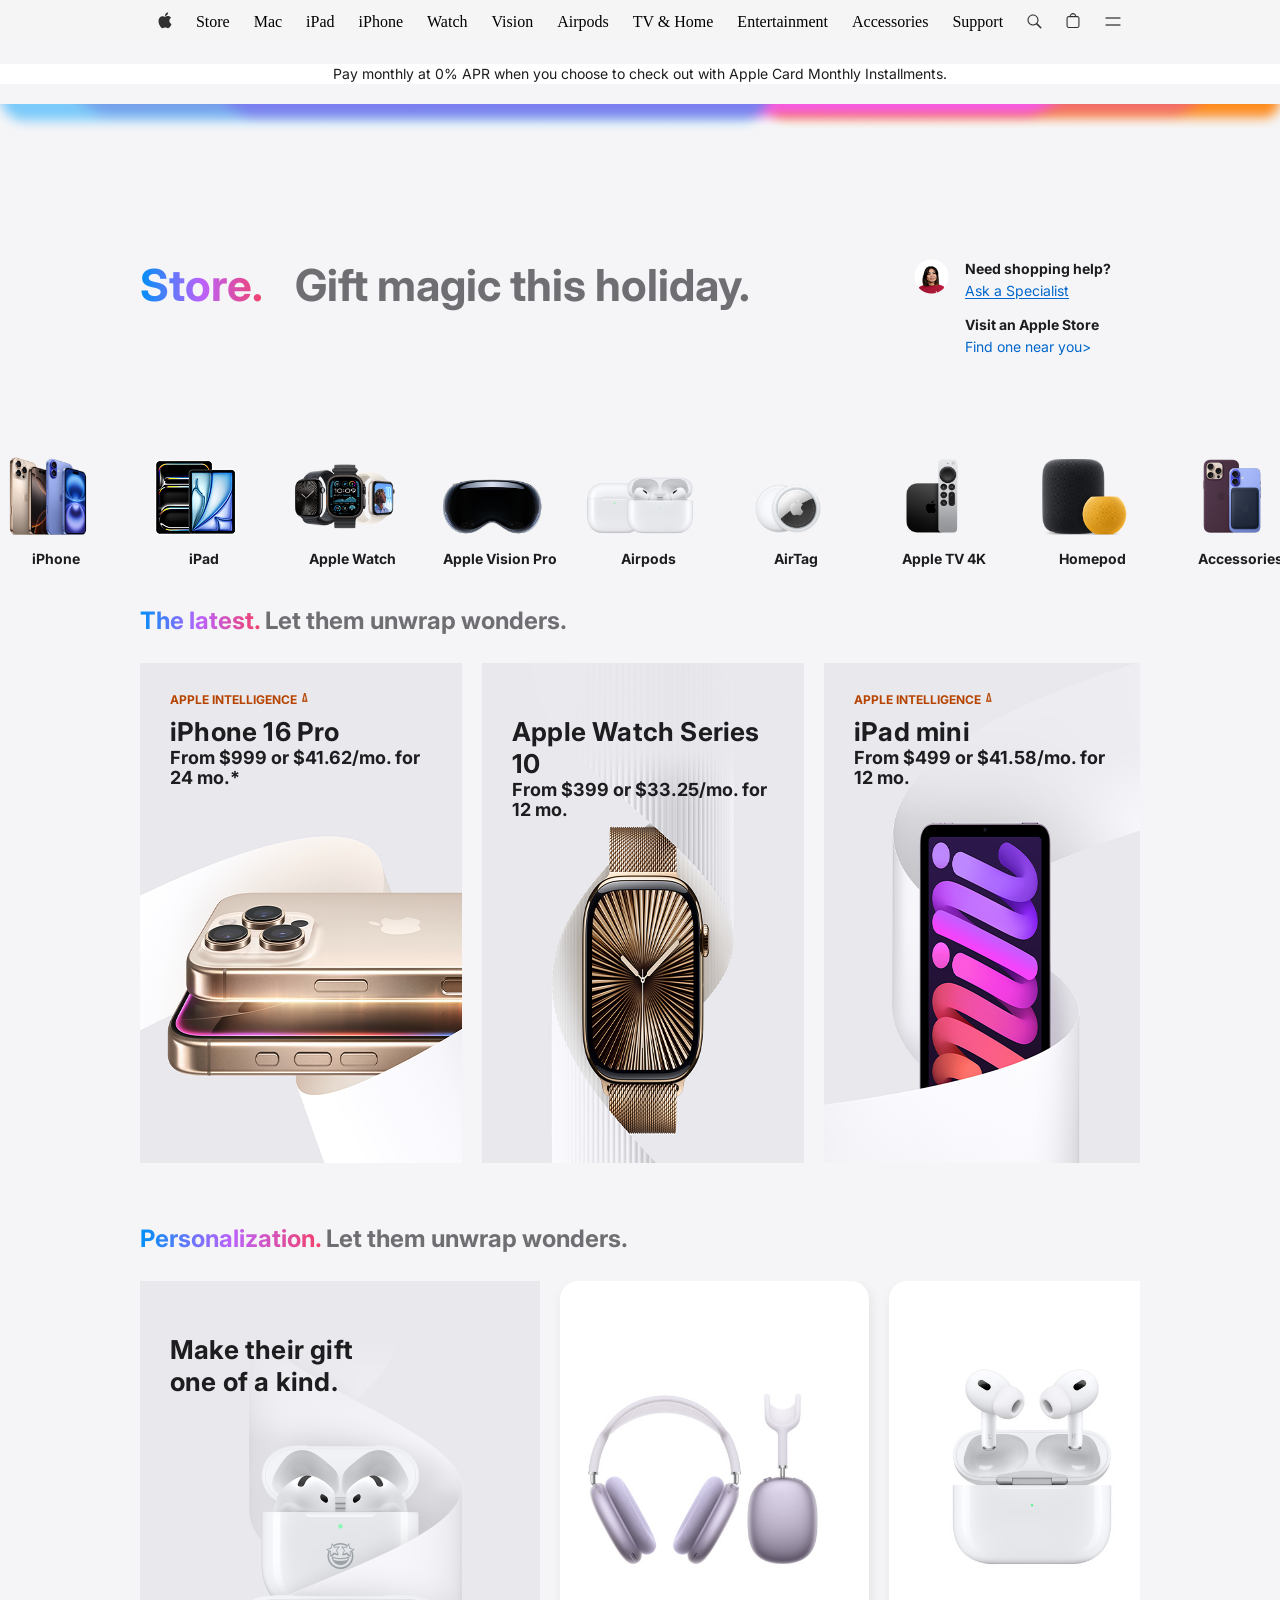
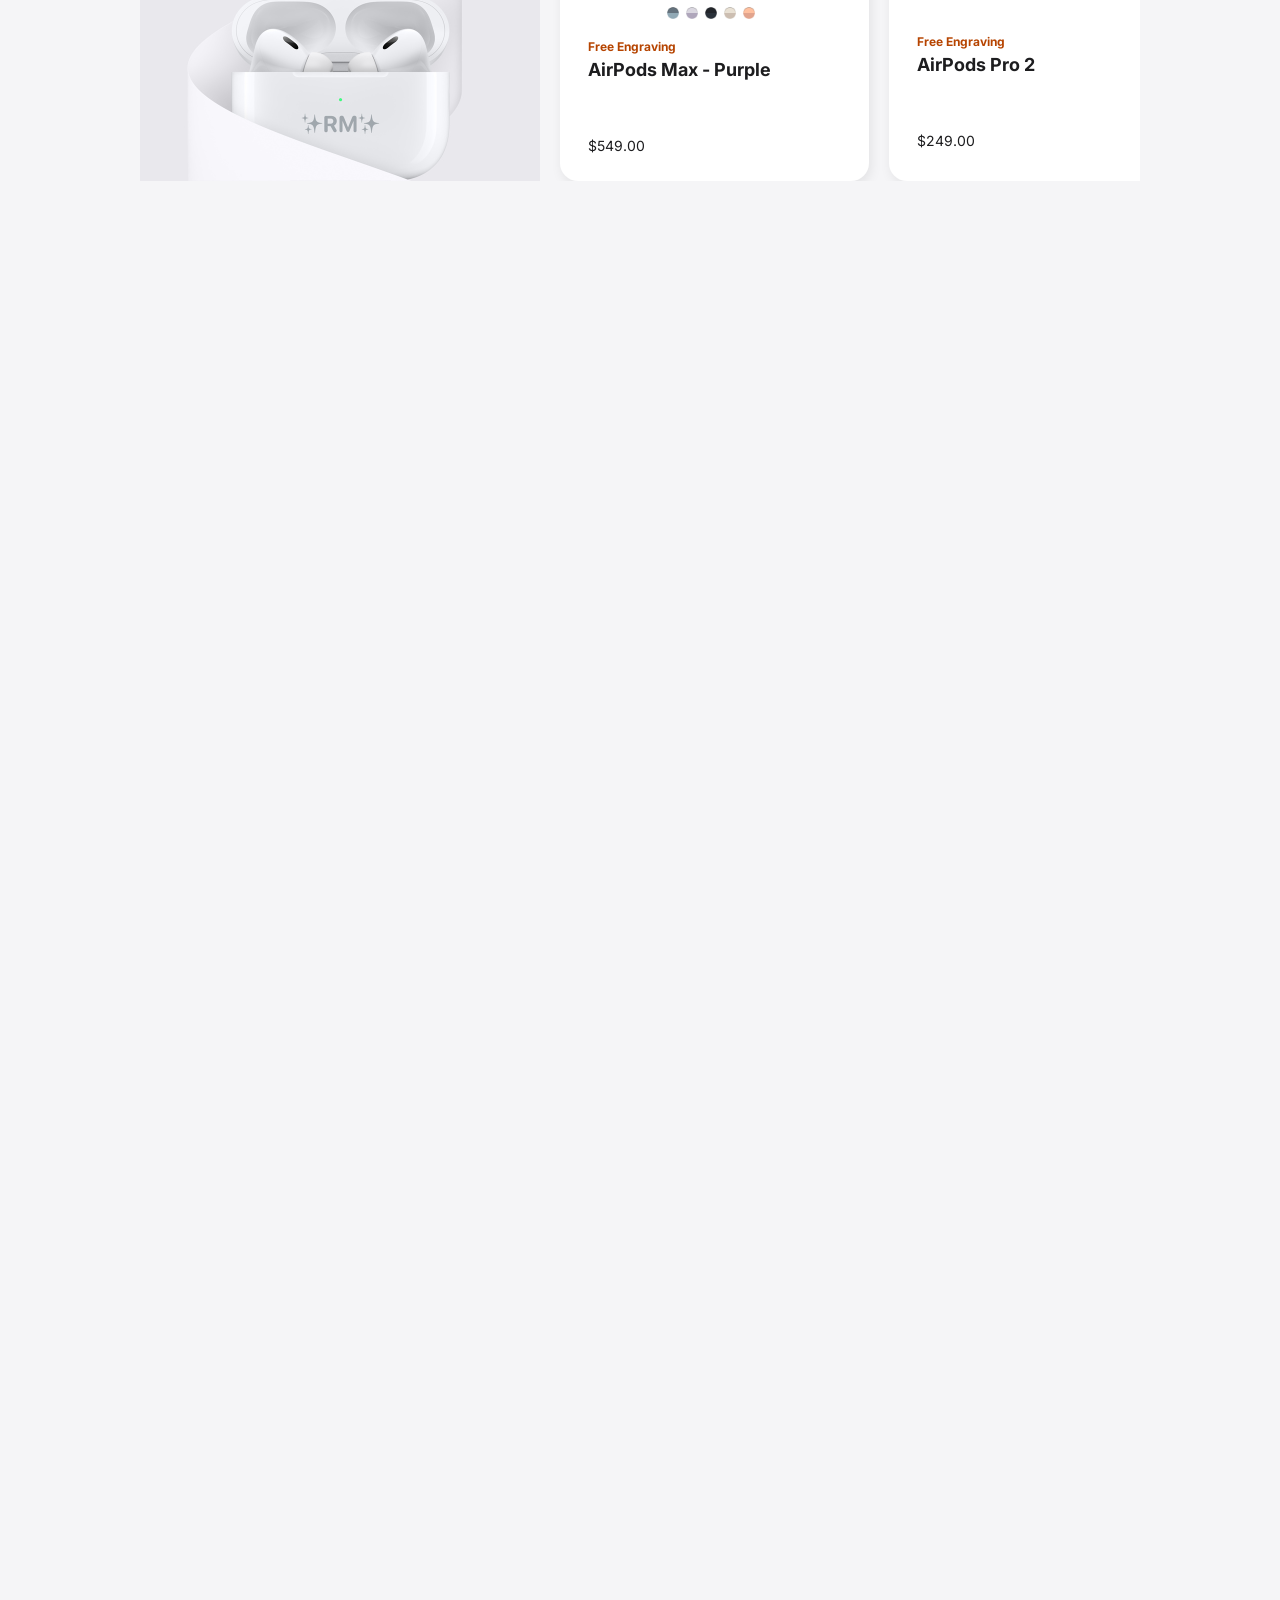
==== commit 853f0895: "23ni 1 deh udur" ====
--- a/index1.html
+++ b/index1.html
@@ -10,6 +10,7 @@
       href="https://fonts.googleapis.com/css2?family=Bebas+Neue&family=Inter:ital,opsz,wght@0,14..32,100..900;1,14..32,100..900&family=Montserrat:ital,wght@0,100..900;1,100..900&display=swap"
       rel="stylesheet"
     />
+ <link rel="stylesheet" href="tablet.css">
     <title>Document</title>
   </head>
   <body>
@@ -65,6 +66,10 @@
             fill-opacity="0.8"
           />
         </svg>
+        <svg xmlns="http://www.w3.org/2000/svg" width="18" height="18" viewBox="0 0 18 18" fill="none">
+  <path d="M2 12H16" stroke="black" stroke-width="1.2" stroke-linecap="round" stroke-linejoin="round"/>
+  <path d="M2 5H16" stroke="black" stroke-width="1.2" stroke-linecap="round" stroke-linejoin="round"/>
+</svg>
       </nav>
       <section class="headtitle">
         Pay monthly at 0% APR when you choose to check out with Apple Card
@@ -183,7 +188,7 @@
       <section class="frame65">
         <div class="section1">
           <p class="section-title">
-            <span class="highlight">Store.</span> Gift magic this holiday.
+            <span class="highlight">The latest.</span> Let them unwrap wonders.
           </p>
           <div class="itemdetial">
             <div class="listitem" id="iphone16pro">
@@ -267,26 +272,94 @@
             unwrap wonders.
           </p>
           <div class="itemdetial">
-            <div class="listitem" id="iphone16pro">
-              <div class="listitemout">
-                <div class="listitem-head">
-                  <h5 class="heading3">APPLE INTELLIGENCE</h5>
-                  <img
-                    src="./images1/Super.png"
-                    width="6px"
-                    height="9px"
-                    style="color: #b64400"
-                    alt=""
-                  />
-                </div>
-                <div class="listdetial">
-                  <h3 class="listitem-text">iPhone 16 Pro</h3>
-                  <h3 class="listitem-text1">
-                    From $999 or $41.62/mo. for 24 mo.*
-                  </h3>
-                </div>
-              </div>
-            </div>
+            <div class="listitem1" id="headphone">
+              <div class="listitemout1">
+                <div class="listdetial1">
+                  <h3 class="listitem-text">Make their gift
+one of a kind.
+                </div>
+              </div>
+            </div>
+            <div class="listitem2" id="backwhite">
+              <img src="./images1/section2/airpod.jpg" width="230px" height="230px" alt="">
+              <div class="tablist">
+                  <a class="item-dot" id="item1" href=""></a>
+                  <a class="item-dot" id="item2" href=""></a>
+                  <a class="item-dot" id="item3" href=""></a>
+                  <a class="item-dot" id="item4" href=""></a>
+                  <a class="item-dot" id="item5" href=""></a>
+              </div>
+              <div class="listitemout2">
+                <div class="listitem-head1">
+                   <h5 class="heading3">Free Engraving</h5>
+                   <h3 class="listitem-text1">AirPods Max - Purple</h3>
+                </div>
+                <div class="listdetial">
+                  <h3 class="listitem-text2">
+                    $549.00
+                  </h3>
+                </div>
+              </div>
+            </div>
+            <!-- 2 r hesgiin 4 -->
+              <div class="listitem2" id="backwhite">
+              <img src="./images1/section2/airpod2.jpg" width="230px" height="230px" alt="">
+              <div class="listitemout2">
+                <div class="listitem-head1">
+                   <h5 class="heading3">Free Engraving</h5>
+                   <h3 class="listitem-text1">AirPods Pro 2</h3>
+                </div>
+                <div class="listdetial">
+                  <h3 class="listitem-text2">
+                    $249.00
+                  </h3>
+                </div>
+              </div>
+            </div>
+            <div class="listitem2" id="backwhite">
+              <img src="./images1/section2/pod4.jpg" width="230px" height="230px" alt="">
+              <div class="listitemout2">
+                <div class="listitem-head1">
+                   <h5 class="heading3">Free Engraving</h5>
+                   <h3 class="listitem-text1">AirPods 4 with Active Noise Cancellation</h3>
+                </div>
+                <div class="listdetial">
+                  <h3 class="listitem-text2">
+                    $179.00
+                  </h3>
+                </div>
+              </div>
+            </div>
+            <div class="listitem2" id="backwhite">
+              <img src="./images1/section2/pencil.jpg" width="230px" height="230px" alt="">
+              <div class="listitemout2">
+                <div class="listitem-head1">
+                   <h5 class="heading3">Free Engraving</h5>
+                   <h3 class="listitem-text1">Apple Pencil Pro</h3>
+                </div>
+                <div class="listdetial">
+                  <h3 class="listitem-text2">
+                     $49.00
+                  </h3>
+                </div>
+              </div>
+            </div>
+            <div class="listitem2" id="backwhite">
+              <img src="./images1/section2/airpod2.jpg" width="230px" height="230px" alt="">
+              <div class="listitemout2">
+                <div class="listitem-head1">
+                   <h5 class="heading3">Free Engraving</h5>
+                   <h3 class="listitem-text1">AirPods Pro 2</h3>
+                </div>
+                <div class="listdetial">
+                  <h3 class="listitem-text2">
+                    $249.00
+                  </h3>
+                </div>
+              </div>
+            </div>
+            
+
           </div>
         </div>
       </section>
--- a/style1.css
+++ b/style1.css
@@ -3,7 +3,9 @@
   box-sizing: border-box;
   margin: 0;
 }
-
+a {
+  color: inherit;
+}
 .design {
   display: flex;
   width: 100%;
@@ -12,6 +14,7 @@
   flex-direction: column;
   align-items: flex-start;
   gap: 20px;
+  background-color: #f5f5f7;
 }
 .headermenu {
   display: flex;
@@ -222,10 +225,7 @@
 }
 
 .section-title {
-  display: flex;
-  width: 331.64px;
   height: 34px;
-  flex-direction: column;
   justify-content: center;
   flex-shrink: 0;
 
@@ -253,6 +253,7 @@
   align-items: center;
   gap: 20px;
   align-self: stretch;
+  overflow: scroll;
 }
 
 .listitem {
@@ -302,8 +303,12 @@
   font-weight: 700;
   line-height: 16px; /* 133.333% */
 }
-.listdetial {
+
+.listdetial1 {
+  padding-top: 53px;
+  padding-left: 30px;
   gap: 12px;
+  width: 217px;
 }
 .listitem-text {
   color: #1d1d1f;
@@ -314,19 +319,95 @@
   line-height: 32px; /* 123.077% */
   letter-spacing: 0.196px;
 }
-
 .listitem-text1 {
-  display: flex;
-  height: 20px;
-  width: 322px;
-  flex-direction: column;
-  justify-content: center;
-  align-self: stretch;
-
   color: #1d1d1f;
   font-family: Inter;
   font-size: 18px;
   font-style: normal;
+  font-weight: 700;
+  line-height: 20px; /* 111.111% */
+}
+
+.listitem-text2 {
+  display: flex;
+  height: 16px;
+  flex-direction: column;
+  justify-content: center;
+  align-self: stretch;
+
+  color: #1d1d1f;
+  font-family: Inter;
+  font-size: 14px;
+  font-style: normal;
   font-weight: 400;
-  line-height: 20px; /* 111.111% */
-}
+  line-height: 18px; /* 128.571% */
+}
+
+#headphone {
+  background-image: url("./images1/section2/headphone.jpg");
+  background-size: cover;
+}
+.half-list. {
+  display: flex;
+  justify-content: space-between;
+  gap: 28px;
+}
+.listitem1 {
+  min-width: 400px;
+  height: 500px;
+}
+#backwhite {
+  background-color: white;
+  border-radius: 18px;
+  background: #fff;
+  box-shadow: 2px 4px 12px 0 rgba(0, 0, 0, 0.08);
+}
+.listitem2 {
+  width: 313px;
+  height: 500px;
+  display: flex;
+  padding: 71px 28px 32px 28px;
+  flex-direction: column;
+  justify-content: space-between;
+}
+.listitemout2 {
+  display: flex;
+  justify-content: space-between;
+  flex-direction: column;
+  gap: 58px;
+}
+.listitem-head1 {
+  display: flex;
+  gap: 6px;
+  flex-direction: column;
+  height: 40px;
+}
+.tablist {
+  display: flex;
+  width: 253px;
+  height: 58px;
+  padding: 25px 86px 21px 79px;
+  align-items: flex-start;
+  gap: 7px;
+}
+.item-dot {
+  width: 12px;
+  height: 12px;
+  border-radius: 4px;
+  background-size: cover;
+}
+#item1 {
+  background-image: url("./images1/section2/1.jpg");
+}
+#item2 {
+  background-image: url("./images1/section2/2.jpg");
+}
+#item3 {
+  background-image: url("./images1/section2/3.jpg");
+}
+#item4 {
+  background-image: url("./images1/section2/4.jpg");
+}
+#item5 {
+  background-image: url("./images1/section2/5.jpg");
+}
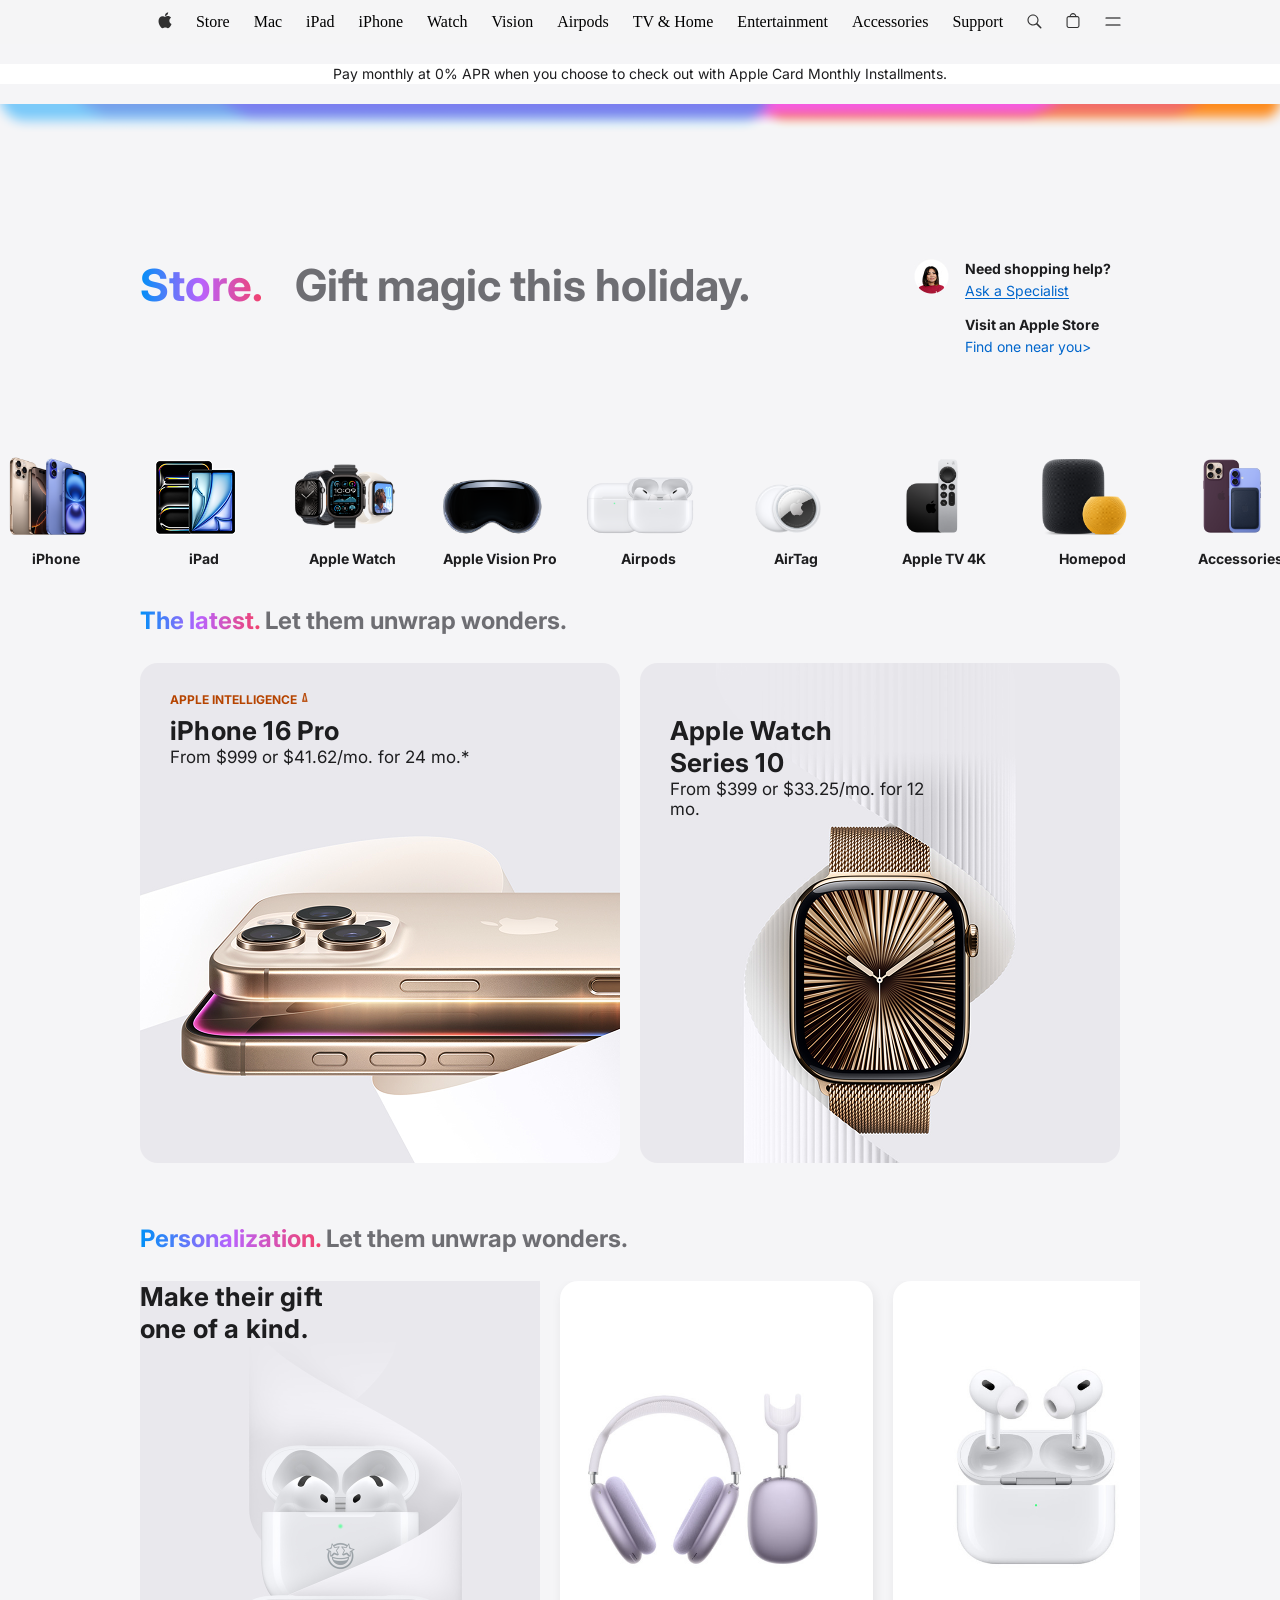
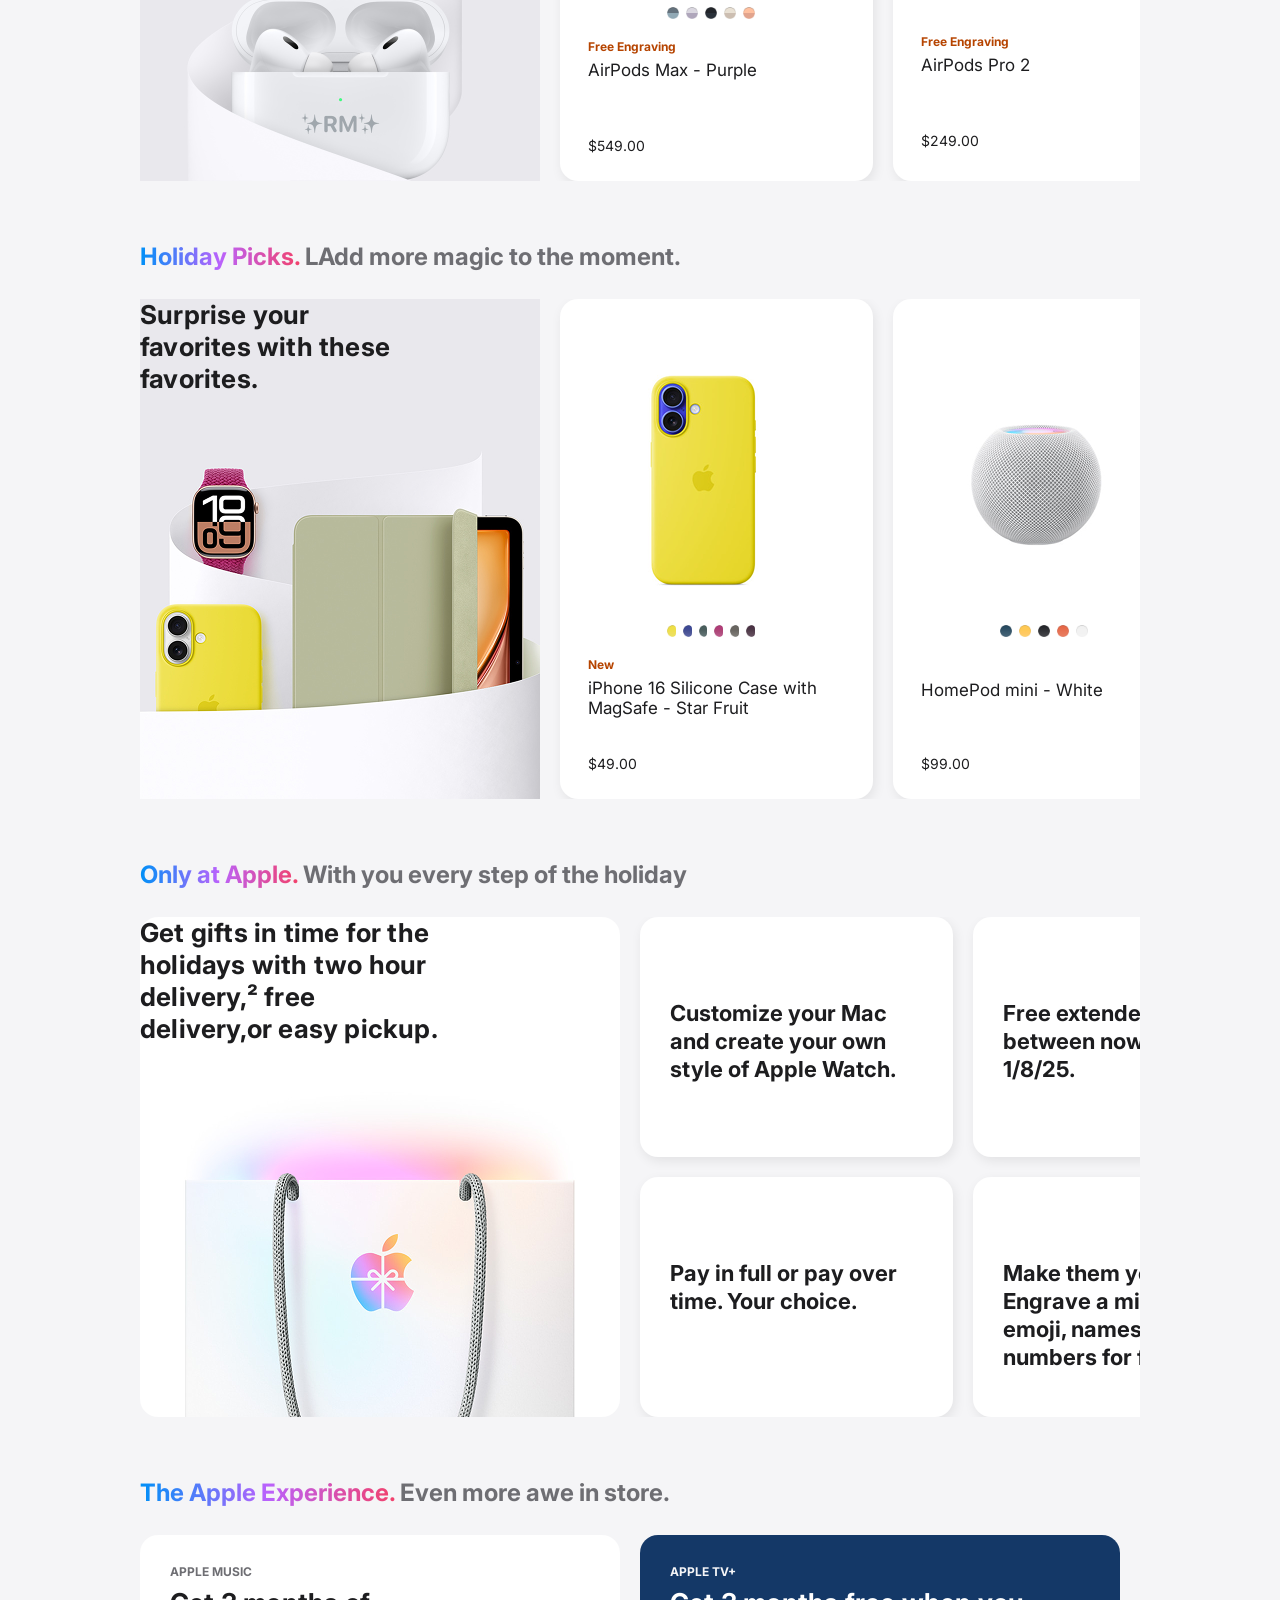
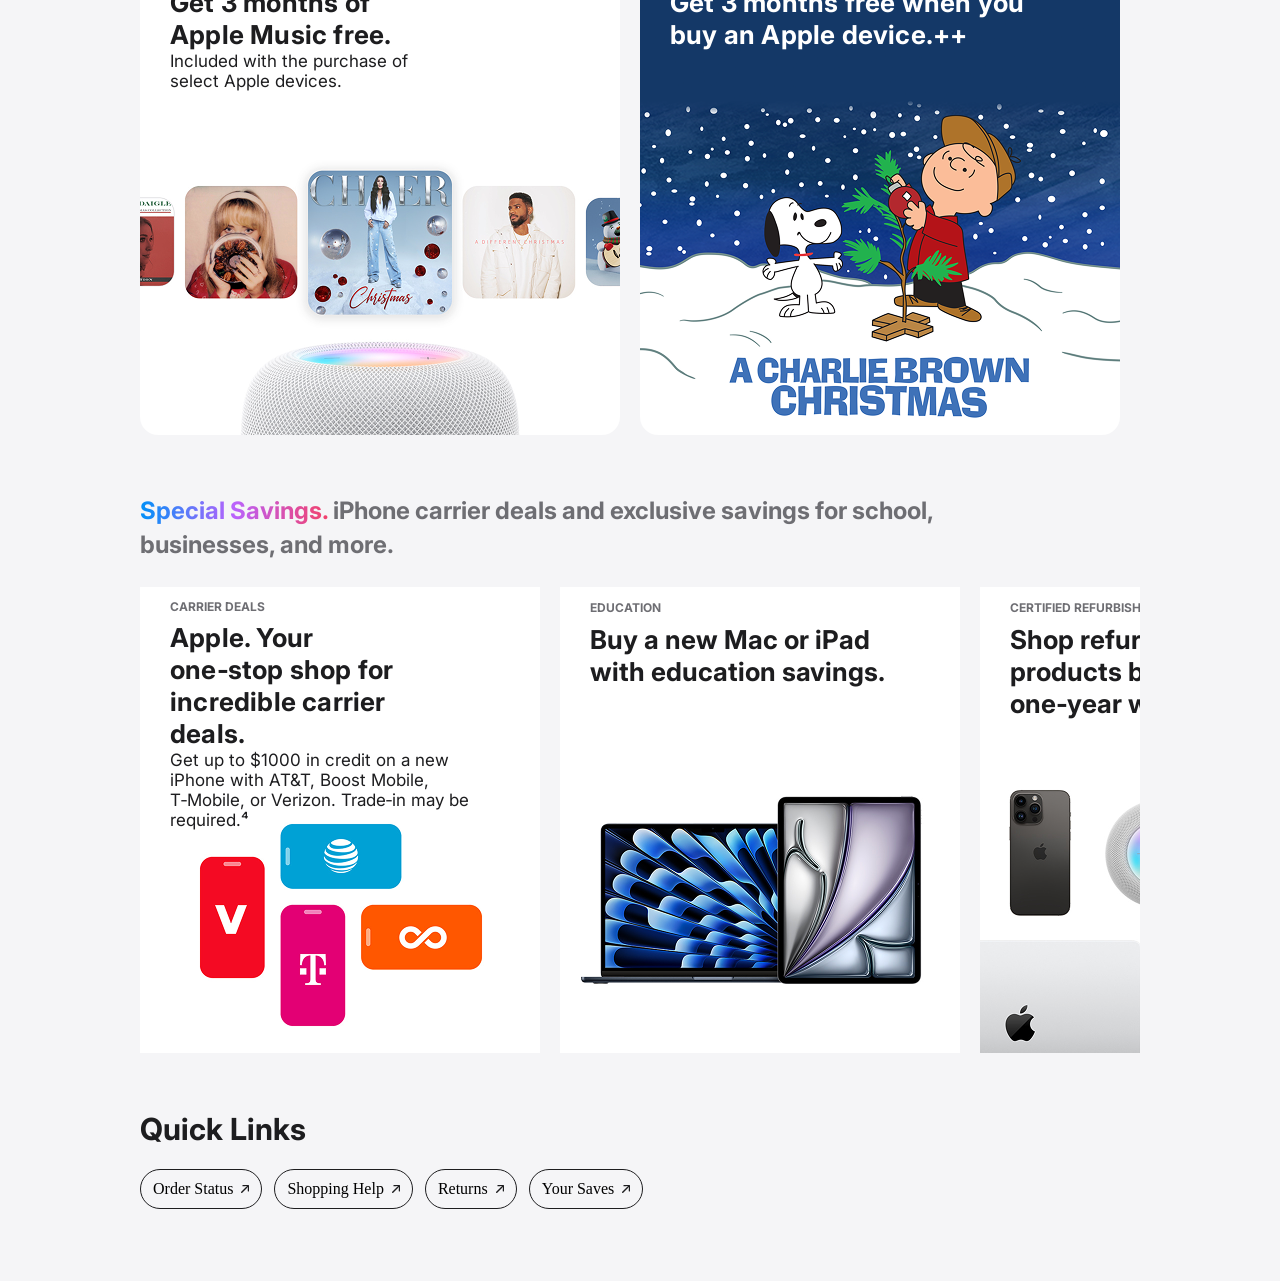
==== commit 3d6f6b60: "25ni udur" ====
--- a/index1.html
+++ b/index1.html
@@ -266,6 +266,8 @@
             </div>
           </div>
         </div>
+
+        <!-- 2r heseg -->
         <div class="section1">
           <p class="section-title">
             <span class="highlight">Personalization.</span> Let them
@@ -275,8 +277,7 @@
             <div class="listitem1" id="headphone">
               <div class="listitemout1">
                 <div class="listdetial1">
-                  <h3 class="listitem-text">Make their gift
-one of a kind.
+                  <h3 class="listitem-text">Make their gift one of a kind.
                 </div>
               </div>
             </div>
@@ -301,7 +302,7 @@
                 </div>
               </div>
             </div>
-            <!-- 2 r hesgiin 4 -->
+            <!-- 2 r hesgiin 1 -->
               <div class="listitem2" id="backwhite">
               <img src="./images1/section2/airpod2.jpg" width="230px" height="230px" alt="">
               <div class="listitemout2">
@@ -360,6 +361,328 @@
             </div>
             
 
+          </div>
+        </div>
+<!-- 3 r heseg
+  -->
+        <div class="section1">
+          <p class="section-title">
+            <span class="highlight">Holiday Picks.</span> LAdd more magic to the moment.
+          </p>
+          <div class="itemdetial">
+            <div class="listitem1" id="backage">
+              <div class="listitemout1">
+                <div class="listdetial1">
+                  <h3 class="listitem-text">Surprise your favorites with these favorites.</h3>
+                </div>
+              </div>
+            </div>
+            <div class="listitem2" id="backwhite">
+              <img src="./images1/section3/yellow.png" width="230px" height="230px" alt="">
+              <div class="tablist">
+                  <a class="item-dot" id="item21" href=""></a>
+                  <a class="item-dot" id="item22" href=""></a>
+                  <a class="item-dot" id="item23" href=""></a>
+                  <a class="item-dot" id="item24" href=""></a>
+                  <a class="item-dot" id="item25" href=""></a>
+                  <a class="item-dot" id="item26" href=""></a>
+  
+              </div>
+              <div class="listitemout2">
+                <div class="listitem-head1">
+                   <h5 class="heading3">New</h5>
+                   <h3 class="listitem-text1">iPhone 16 Silicone Case with MagSafe - Star Fruit</h3>
+                </div>
+                <div class="listdetial">
+                  <h3 class="listitem-text2">
+                   $49.00
+                  </h3>
+                </div>
+              </div>
+            </div>
+
+            <div class="listitem2" id="backwhite">
+              <img src="./images1/section3/homepod.png" width="230px" height="230px" alt="">
+              <div class="tablist">
+                  <a class="item-dot" id="item31" href=""></a>
+                  <a class="item-dot" id="item32" href=""></a>
+                  <a class="item-dot" id="item33" href=""></a>
+                  <a class="item-dot" id="item34" href=""></a>
+                  <a class="item-dot" id="item35" href=""></a>
+              </div>
+              <div class="listitemout2">
+                <div class="listitem-head1">
+                   <h5> <br> </h5>
+                   <h3 class="listitem-text1">HomePod mini - White</h3>
+                </div>
+                <div class="listdetial">
+                  <h3 class="listitem-text2">
+                  $99.00
+                  </h3>
+                </div>
+              </div>
+            </div>
+
+             <div class="listitem2" id="backwhite">
+              <img src="./images1/section3/follio.png" width="230px" height="230px" alt="">
+              <div class="tablist">
+                  <a class="item-dot" id="item41" href=""></a>
+                  <a class="item-dot" id="item42" href=""></a>
+                  <a class="item-dot" id="item43" href=""></a>
+                  <a class="item-dot" id="item44" href=""></a>
+              </div>
+              <div class="listitemout2">
+                <div class="listitem-head1">
+                   <h5> <br> </h5>
+                   <h3 class="listitem-text1">Smart Folio for iPad Air 11 - inch (M2) - Sage</h3>
+                </div>
+                <div class="listdetial">
+                  <h3 class="listitem-text2">
+                   $79.00
+                  </h3>
+                </div>
+              </div>
+            </div>
+
+            <div class="listitem2" id="backwhite">
+              <img src="./images1/section3/beats.png" width="230px" height="230px" alt="">
+              <div class="tablist">
+                  <a class="item-dot" id="item51" href=""></a>
+                  <a class="item-dot" id="item52" href=""></a>
+                  <a class="item-dot" id="item53" href=""></a>
+              </div>
+              <div class="listitemout2">
+                <div class="listitem-head1">
+                   <h5 class="heading3">New</h5>
+                   <h3 class="listitem-text1">Beats Solo 4 - On-Ear Wireless Headphones - Slate Blue</h3>
+                </div>
+                <div class="listdetial">
+                  <h3 class="listitem-text2">
+                   $79.00
+                  </h3>
+                </div>
+              </div>
+            </div>
+
+            <div class="listitem2" id="backwhite">
+              <img src="./images1/section3/beats.png" width="230px" height="230px" alt="">
+              <div class="tablist">
+                  <a class="item-dot" id="item51" href=""></a>
+                  <a class="item-dot" id="item52" href=""></a>
+                  <a class="item-dot" id="item53" href=""></a>
+              </div>
+              <div class="listitemout2">
+                <div class="listitem-head1">
+                   <h5 class="heading3">New</h5>
+                   <h3 class="listitem-text1">Beats Solo 4 - On-Ear Wireless Headphones - Slate Blue</h3>
+                </div>
+                <div class="listdetial">
+                  <h3 class="listitem-text2">
+                   $79.00
+                  </h3>
+                </div>
+              </div>
+            </div>
+          </div>
+        </div>
+
+
+
+<!-- 4 r heseg -->
+
+        <div class="section1">
+          <p class="section-title">
+            <span class="highlight">Only at Apple.</span> With you every step of the holiday
+          </p>
+          <div class="itemdetial">
+            <div class="listitem" id="bag">
+              <div class="listitemout1">
+                <div class="listdetial1">
+                  <h3 class="listitem-text">Get gifts in time for the holidays with two hour delivery,² free delivery,or easy pickup.</h3>
+                </div>
+              </div>
+            </div>
+            <div class="four">
+              <div class="one">Customize your Mac and create your own style of Apple Watch.</div>
+              <div class="one">Free extended returns between now and 1/8/25.</div>
+              <div class="one">Pay in full or pay over time. Your choice.</div>
+              <div class="one">Make them yours. Engrave a mix of emoji, names, and numbers for free.</div>
+            </div>
+
+            <div class="listitem" id="twophones">
+              <div class="listitemout">
+                <div class="listitem-head">
+                  <h5 class="heading31">APPLE TRADE IN</h5>
+                </div>
+                <div class="listdetial">
+                  <h3 class="listitem-text">Trade in your current device. Get credit toward a new one.³</h3>
+                </div>
+              </div>
+            </div>
+
+            <div class="listitem" id="twophones">
+              <div class="listitemout">
+                <div class="listitem-head">
+                  <h5 class="heading31">APPLE TRADE IN</h5>
+                </div>
+                <div class="listdetial">
+                  <h3 class="listitem-text">Trade in your current device. Get credit toward a new one.³</h3>
+                </div>
+              </div>
+            </div>
+
+
+          </div>
+        </div>
+
+        <!-- 5 r heseg -->
+
+        <div class="section1">
+          <p class="section-title">
+            <span class="highlight">The Apple Experience.</span> Even more awe in store.
+          </p>
+          <div class="itemdetial">
+            <div class="listitem" id="five1">
+              <div class="listitemout">
+                <div class="listitem-head">
+                  <h5 class="heading31">APPLE MUSIC</h5>
+                </div>
+                <div class="listdetial">
+                  <h3 class="listitem-text">Get 3 months of Apple Music free.</h3>
+                  <h3 class="listitem-text1">
+                    Included with the purchase of select Apple devices.
+                  </h3>
+                </div>
+              </div>
+            </div>
+
+            <div class="listitem" id="five2">
+              <div class="listitemout">
+                <div class="listitem-head">
+                  <h5 class="heading31">APPLE TV+</h5>
+                </div>
+                <div class="listdetial">
+                  <h3 class="listitem-text">Get 3 months free when you buy an Apple device.++</h3>
+                </div>
+              </div>
+            </div>
+            <div class="listitem" id="five3">
+              <div class="listitemout">
+                <div class="listitem-head">
+                  <h5> <br></h5>
+                </div>
+                <div class="listdetial">
+                  <h3 class="listitem-text">Six Apple services. One easy subscription.</h3>
+                </div>
+              </div>
+            </div>
+             <div class="listitem" id="five4">
+              <div class="listitemout">
+                <div class="listitem-head">
+                  <h5 class="heading31">APPLE INTELLIGENCE</h5>
+                </div>
+                <div class="listdetial">
+                  <h3 class="listitem-text">New features for writing, focus,communication, and more.</h3>
+                </div>
+              </div>
+            </div>
+
+          </div>
+        </div>  
+
+
+
+
+        <!-- 6r heseg -->
+
+        <div class="section1">
+          <div class="last">
+                <div class="lastest">
+                <p class="section-title">
+                 <span class="highlight">Special Savings.</span> iPhone carrier deals and exclusive savings for school,
+                  </p>
+          </div>
+            <p class="section-title">businesses, and more.</p>
+          </div>
+          <div class="itemdetial">
+            <div class="listitem1" id="six1">
+              <div class="listitemout">
+                <div class="listitem-head">
+                  <h5 class="heading31">CARRIER DEALS</h5>
+                </div>
+                <div class="listdetial">
+                  <h3 class="listitem-text">Apple. Your one‑stop shop for incredible carrier deals.</h3>
+                  <h3 class="listitem-text6">
+                    Get up to $1000 in credit on a new iPhone with AT&T, Boost Mobile, T‑Mobile, or Verizon. Trade‑in may be required.⁴
+                  </h3>
+                </div>
+              </div>
+            </div>
+
+            <div class="listitem1" id="six2">
+              <div class="listitemout">
+                <div class="listitem-head">
+                  <h5 class="heading6">EDUCATION</h5>
+                </div>
+                <div class="listdetial">
+                  <h3 class="listitem-text61">Buy a new Mac or iPad with education savings.</h3>
+                </div>
+              </div>
+            </div>
+            <div class="listitem1" id="six3">
+              <div class="listitemout">
+                <div class="listitem-head">
+                  <h5 class="heading6">CERTIFIED REFURBISHED</h5>
+                </div>
+                <div class="listdetial">
+                  <h3 class="listitem-text61">Shop refurbished Apple products backed by a
+one‑year warranty.</h3>
+                </div>
+              </div>
+            </div>
+             <div class="listitem1" id="six4">
+              <div class="listitemout">
+                <div class="listitem-head">
+                  <h5 class="heading6">BUSINESS</h5>
+                </div>
+                <div class="listdetial">
+                  <h3 class="listitem-text61">From enterprise to small business, we’ll work with you.</h3>
+                </div>
+              </div>
+            </div>
+            <div class="listitem1" id="six5">
+              <div class="listitemout">
+                <div class="listitem-head">
+                  <h5 class="heading6">GOVERNMENT</h5>
+                </div>
+                <div class="listdetial">
+                  <h3 class="listitem-text61">Special pricing is available for state, local, and federal
+agencies.</h3>
+                </div>
+              </div>
+            </div>
+
+          </div>
+        </div>  
+        <!-- 7 r heseg  -->
+        <div class="footer">
+          <div class="foot-text">
+            <h3>Quick Links</h3>
+          </div>
+          <div class="foot-text1">
+            <div class="foot-text11">Order Status
+              <img src="./images1/Vector.png" alt="">
+            </div>
+            <div class="foot-text11">Shopping Help
+              <img src="./images1/Vector.png" alt="">
+            </div>
+            <div class="foot-text11">Returns
+              <img src="./images1/Vector.png" alt="">
+            </div>
+            <div class="foot-text11">Your Saves
+              <img src="./images1/Vector.png" alt="">
+            </div>
+           
           </div>
         </div>
       </section>
--- a/style1.css
+++ b/style1.css
@@ -258,10 +258,11 @@
 
 .listitem {
   position: relative;
-  width: 480px;
+  min-width: 480px;
   height: 500px;
   background: url(<path-to-image>) lightgray 0px 0px / 100% 100% no-repeat;
   gap: 12px;
+  border-radius: 18px;
 }
 
 #iphone16pro {
@@ -283,7 +284,7 @@
   flex-direction: column;
   align-items: flex-start;
   padding: 30px;
-  gap: 9px;
+  gap: 8px;
 }
 .listitem-head {
   display: flex;
@@ -304,11 +305,34 @@
   line-height: 16px; /* 133.333% */
 }
 
-.listdetial1 {
-  padding-top: 53px;
+.heading31 {
+  display: flex;
+  width: 132px;
+  height: 14px;
+  flex-direction: column;
+  justify-content: center;
+
+  color: #6e6e73;
+  font-family: Inter;
+  font-size: 12px;
+  font-style: normal;
+  font-weight: 700;
+  line-height: 16px; /* 133.333% */
+}
+.heading6 {
+  color: #6e6e73;
+  font-family: Inter;
+  font-size: 12px;
+  font-style: normal;
+  font-weight: 700;
+  line-height: 16px; /* 133.333% */
+  width: 330.67px;
+}
+.listdetial {
+  padding-top: 32px
   padding-left: 30px;
   gap: 12px;
-  width: 217px;
+  width: 320px;
 }
 .listitem-text {
   color: #1d1d1f;
@@ -318,14 +342,20 @@
   font-weight: 700;
   line-height: 32px; /* 123.077% */
   letter-spacing: 0.196px;
-}
+  width: 230px;
+}
+#iphone16pro .listitem-text1 {
+  width: 317px;
+}
+
 .listitem-text1 {
   color: #1d1d1f;
   font-family: Inter;
-  font-size: 18px;
-  font-style: normal;
-  font-weight: 700;
-  line-height: 20px; /* 111.111% */
+  font-size: 17px;
+  font-style: normal;
+  font-weight: 400;
+  line-height: 20px; /* 117.647% */
+  width: 257px;
 }
 
 .listitem-text2 {
@@ -342,7 +372,23 @@
   font-weight: 400;
   line-height: 18px; /* 128.571% */
 }
-
+.listitem-text61 {
+  color: #1d1d1f;
+  font-family: Inter;
+  font-size: 26px;
+  font-style: normal;
+  font-weight: 700;
+  line-height: 32px; /* 123.077% */
+  width: 320.79px;
+}
+.listitem-text6 {
+  color: #1d1d1f;
+  font-family: Inter;
+  font-size: 17px;
+  font-style: normal;
+  font-weight: 400;
+  line-height: 20px; /* 117.647% */
+}
 #headphone {
   background-image: url("./images1/section2/headphone.jpg");
   background-size: cover;
@@ -411,3 +457,201 @@
 #item5 {
   background-image: url("./images1/section2/5.jpg");
 }
+
+/* 2r heseg */
+
+#backage {
+  background-image: url("./images1/section3/store1.png");
+}
+#item21 {
+  background-image: url("./images1/section3/case/1.jpg");
+}
+#item22 {
+  background-image: url("./images1/section3/case/2.jpg");
+}
+#item23 {
+  background-image: url("./images1/section3/case/3.jpg");
+}
+#item24 {
+  background-image: url("./images1/section3/case/4.jpg");
+}
+#item25 {
+  background-image: url("./images1/section3/case/5.jpg");
+}
+#item26 {
+  background-image: url("./images1/section3/case/6.jpg");
+}
+
+#item31 {
+  background-image: url("./images1/section3/homepod/1.jpg");
+}
+#item32 {
+  background-image: url("./images1/section3/homepod/2.jpg");
+}
+#item33 {
+  background-image: url("./images1/section3/homepod/3.jpg");
+}
+#item34 {
+  background-image: url("./images1/section3/homepod/4.jpg");
+}
+#item35 {
+  background-image: url("./images1/section3/homepod/5.jpg");
+}
+
+#item41 {
+  background-image: url("./images1/section3/folio/1.jpg");
+}
+#item42 {
+  background-image: url("./images1/section3/folio/2.jpg");
+}
+#item43 {
+  background-image: url("./images1/section3/folio/3.jpg");
+}
+#item44 {
+  background-image: url("./images1/section3/folio/4.jpg");
+}
+
+#item51 {
+  background-image: url("./images1/section3/beats/source/bla.jpg");
+}
+#item52 {
+  background-image: url("./images1/section3/beats/source/2.jpg");
+}
+#item53 {
+  background-image: url("./images1/section3/beats/source/3.jpg");
+}
+
+#bag {
+  background-image: url("");
+}
+
+#backage .listitem-text {
+  width: 285px;
+}
+#bag {
+  background-image: url("./images1/section4/bag.png");
+}
+#bag .listitem-text {
+  width: 300px;
+}
+.four {
+  min-width: 646px;
+  height: 500px;
+  gap: 20px;
+  display: flex;
+  flex-wrap: wrap;
+}
+.one {
+  width: 313px;
+  height: 240px;
+
+  color: #1d1d1f;
+  font-family: Inter;
+  font-size: 22px;
+  font-style: normal;
+  font-weight: 700;
+  line-height: 28px; /* 127.273% */
+
+  padding-left: 30px;
+  padding-top: 82px;
+  padding-right: 45px;
+  border-radius: 18px;
+  background: #fff;
+  box-shadow: 2px 4px 12px 0 rgba(0, 0, 0, 0.08);
+}
+
+#twophones {
+  background-image: url("./images1/section4/phones.png");
+}
+#twophones .listitem-text {
+  width: 335px;
+}
+
+#five1 {
+  background-image: url("./images1/section5/1.png");
+}
+#five2 {
+  background-image: url("./images1/section5/2.png");
+}
+
+#five2 .heading31 {
+  color: #f5f5f7;
+  font-family: Inter;
+  font-size: 12px;
+  font-style: normal;
+  font-weight: 700;
+  line-height: 16px; /* 133.333% */
+}
+#five2 .listitem-text {
+  color: #fff;
+  font-family: Inter;
+  font-size: 26px;
+  font-style: normal;
+  font-weight: 700;
+  line-height: 32px; /* 123.077% */
+  width: 404px;
+}
+#five3 {
+  background-image: url("./images1/section5/3.png");
+}
+#five3 .listitem-text {
+  width: 404px;
+}
+#five4 {
+  background-image: url("./images1/section5/4.png");
+}
+#five4 .listitem-text {
+  width: 404px;
+}
+
+#six1 {
+  background-image: url("./images1/section6/1.png");
+}
+
+#six2 {
+  background-image: url("./images1/section6/2.png");
+}
+
+#six3 {
+  background-image: url("./images1/section6/3.png");
+}
+#six4 {
+  background-image: url("./images1/section6/4.png");
+}
+#six4 .listitem-text61 {
+  color: white;
+}
+#six5 {
+  background-image: url("./images1/section6/5.jpg");
+}
+
+.footer {
+  display: flex;
+  width: 100%;
+  padding: 0 140px;
+  flex-direction: column;
+  align-items: flex-start;
+  gap: 24px;
+}
+.foot-text {
+  color: #1d1d1f;
+  font-family: Inter;
+  font-size: 26px;
+  font-style: normal;
+  font-weight: 700;
+  line-height: 32px; /* 123.077% */
+}
+.foot-text1 {
+  display: flex;
+  flex-direction: row;
+  gap: 12px;
+}
+.foot-text11 {
+  display: flex;
+  padding: 10px 12px;
+  align-items: center;
+  gap: 8px;
+
+  border-radius: 999px;
+  border: 1px solid #1d1d1f;
+}
